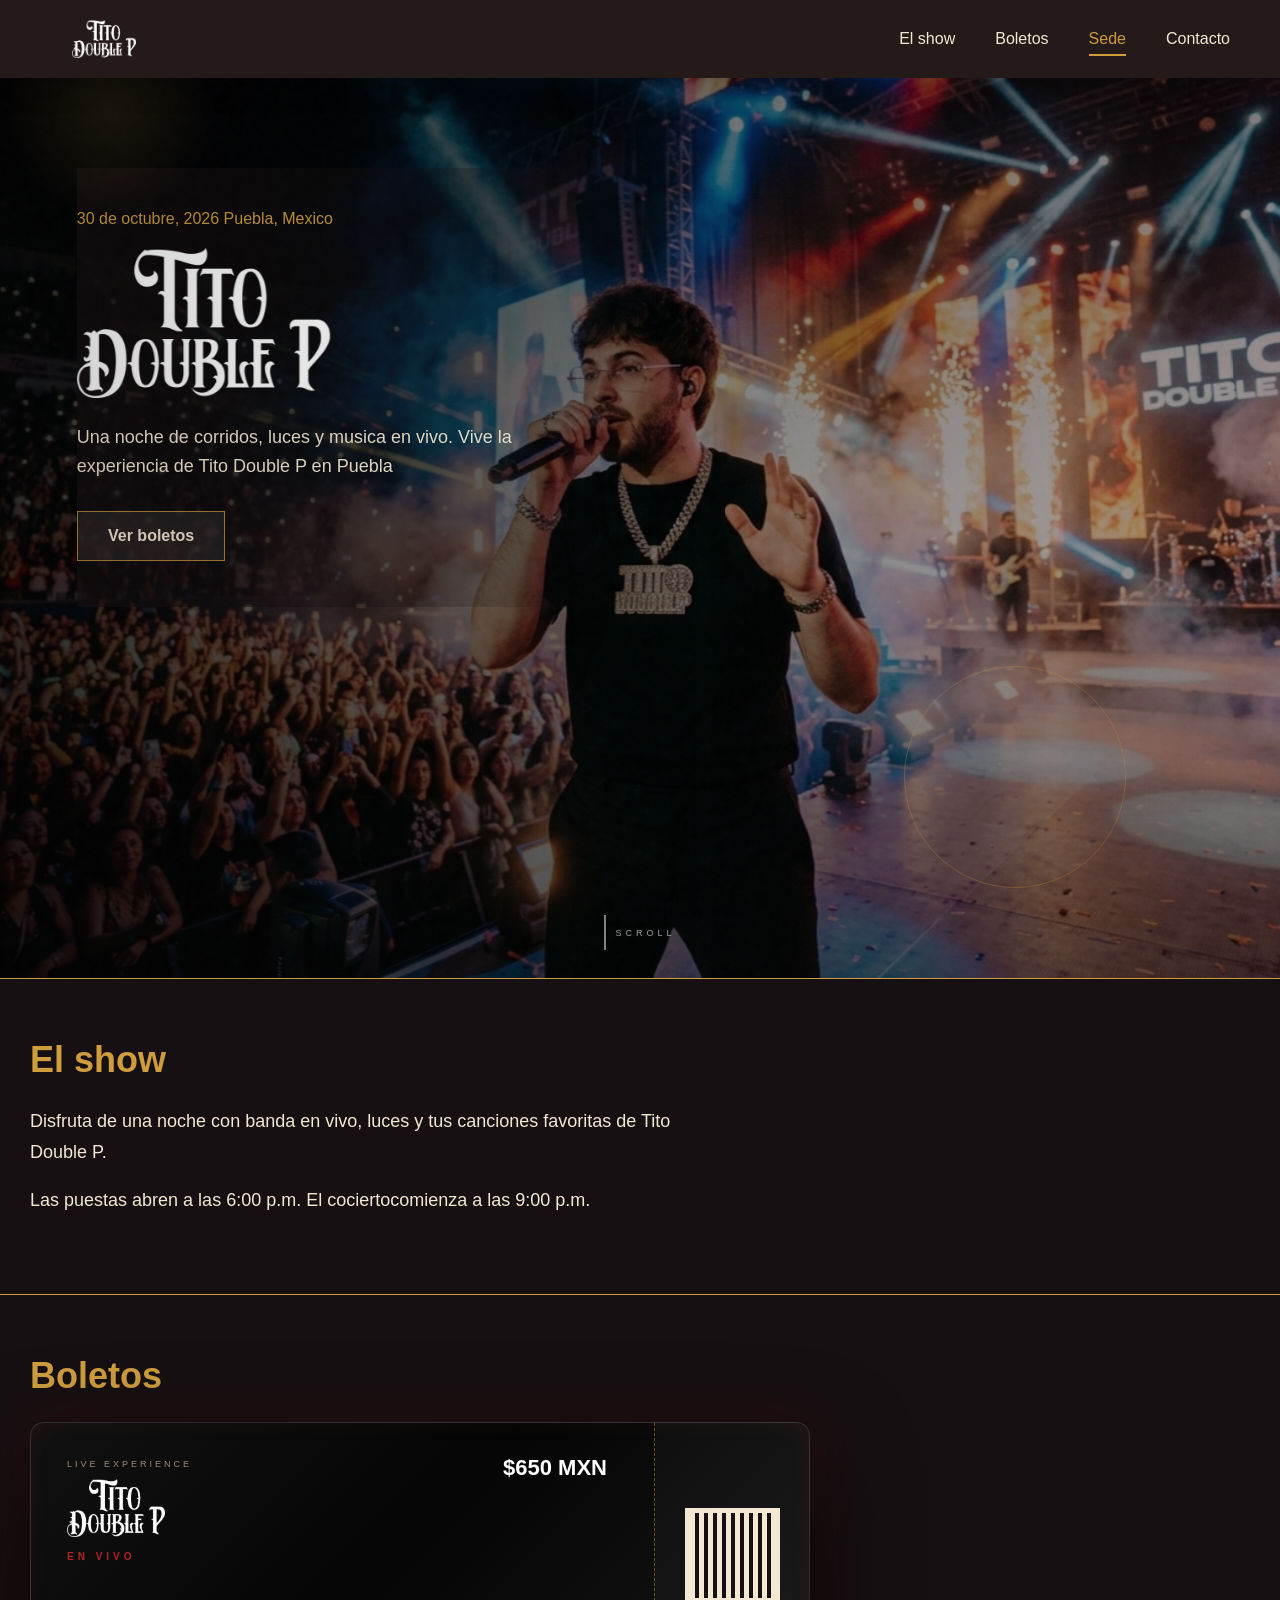
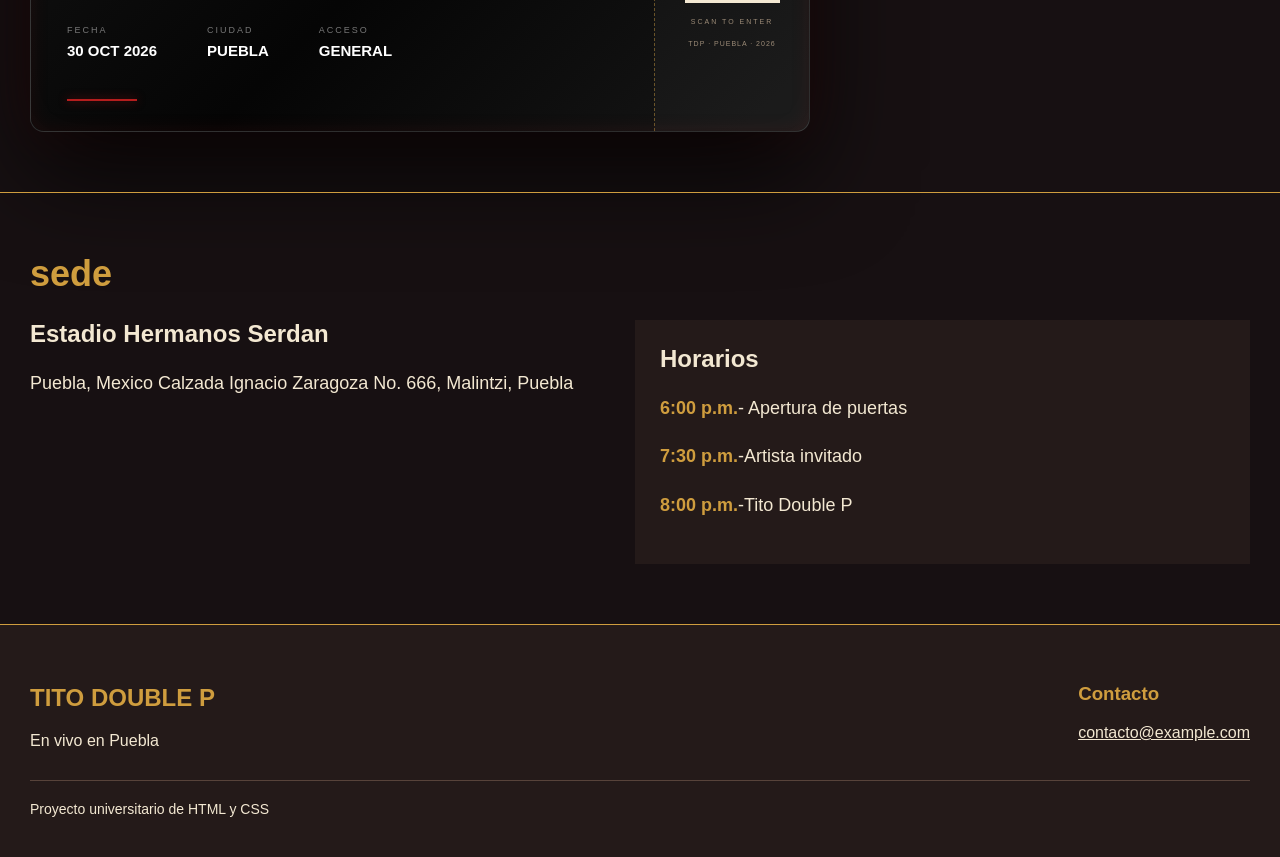
==== index.html @ 205101b2 "Add files via upload" ====
<!DOCTYPE html>
<html lang="es">
<head>
  <meta charset="UTF-8">
  <meta name="viewport" content="width=device-width, initial-scale=1.0">
  <title>Tito Double P | Puebla</title>
  <link rel="stylesheet" href="estilos.css">
</head>

<body>
  <!-- Esta es la barra de arriba con el nombre y el menu -->
  <header>
    <a class="logo-link" href="#" aria-label="Ir al inicio">
      <img class="logo" src="logo.png" alt="Tito Double P">
    </a>

    <button class="menu-toggle" type="button" aria-label="Abrir menu" aria-expanded="false" aria-controls="menu-principal">
      <span></span>
      <span></span>
      <span></span>
    </button>

    <!-- Estos links llevan a cada parte de la pagina -->
    <nav id="menu-principal">
      <a href="#show">El show</a>
      <a href="#boletos">Boletos</a>
      <a href="#sede">Sede</a>
      <a href="#contacto">Contacto</a>
    </nav>
  </header>

  <main>
    <!-- Aqui empieza la parte principal con el video -->
    <section class="hero">
      <!-- Todo este texto queda encima del video -->
      <div class="hero-contenido">
        <p class="fecha"> 30 de octubre, 2026  Puebla, Mexico</p>

        <h1 class="hero-titulo">
          <img src="logo.png" alt="Tito Double P">
        </h1>

        <p class="descripcion">
          Una noche de corridos, luces y musica en vivo.
          Vive la experiencia de Tito Double P en Puebla
        </p>

        <a class="boton" href="#boletos">Ver boletos</a>
      </div>
      <!-- Video de Tito que esta guardado en la carpeta del proyecto -->
      <div class="artista-escena" aria-hidden="true">
        <video class="hero-video" autoplay muted loop playsinline preload="auto" poster="tito.png">
          <source src="titovideo.mp4" type="video/mp4">
        </video>
      </div>
      <!-- Efectos de vidrio y luz que siguen al cursor -->
      <div class="hero-overlay" aria-hidden="true"></div>
      <div class="rgb-glow" aria-hidden="true"></div>
      <div class="grain" aria-hidden="true"></div>
      <div class="scroll-indicator" aria-hidden="true"><span></span>SCROLL</div>
    </section>
    <!-- Informacion sobre el concierto -->
    <section id="show" class="seccion">
      <h2>El show</h2>

      <p>
        Disfruta de una noche con banda en vivo, luces 
        y tus canciones favoritas de Tito Double P.
      </p>

      <p>
        Las puestas abren a las 6:00 p.m.
        El cociertocomienza a las 9:00 p.m.
      </p>
    </section>
    <!-- Boleto con efecto 3D -->
    <section id="boletos" class="seccion">
    <h2>Boletos</h2>

    <div class="ticket" id="ticket">
      <div class="ticket-main">
        <div class="ticket-top">
          <span class="ticket-small">LIVE EXPERIENCE</span>
          <div class="ticket-artist">
            <img src="logo.png" alt="Tito Double P">
          </div>
          <div class="ticket-subtitle">EN VIVO</div>
        </div>

        <div class="ticket-info">
          <div class="ticket-info-item">
            <span>FECHA</span>
            <strong>30 OCT 2026</strong>
          </div>
          <div class="ticket-info-item">
            <span>CIUDAD</span>
            <strong>PUEBLA</strong>
          </div>
          <div class="ticket-info-item">
            <span>ACCESO</span>
            <strong>GENERAL</strong>
          </div>
        </div>

        <div class="ticket-red-line"></div>
      </div>

      <!-- Precio del boleto -->
      <div class="ticket-price">$650 MXN</div>

      <div class="ticket-side">
        <div class="ticket-qr" aria-hidden="true"></div>
        <span class="ticket-scan">SCAN TO ENTER</span>
        <span class="ticket-number">TDP · PUEBLA · 2026</span>
      </div>
    </div>
  </section>
  <!-- Lugar y horarios del evento -->
  <section id="sede" class="seccion">
    <h2>sede</h2>

    <div class="sede-contenido">
      <div class="sede-info">
        <h3>Estadio Hermanos Serdan</h3>

        <p>
          Puebla, Mexico
          Calzada Ignacio Zaragoza No. 666, Malintzi, Puebla
        </p>
      </div>
      <div class="horarios">
        <h3>Horarios</h3>

        <p><strong>6:00 p.m.</strong>- Apertura de puertas</p>
        <p><strong>7:30 p.m.</strong>-Artista invitado</p>
        <p><strong>8:00 p.m.</strong>-Tito Double P</p>
      </div>
    </div>
  </section>
  </main>
  <!-- Pie de pagina con los datos de contacto -->
  <footer id="contacto">
    <div class="footer-contenido">
      <div>
        <h2>TITO DOUBLE P</h2>
        <p>En vivo en Puebla</p>
      </div>

      <div>
        <h3>Contacto</h3>
        <a href="mailto: contacto@example.com">
          contacto@example.com
        </a>
      </div>
    </div>

    <p class="footer-nota">
      Proyecto universitario de HTML y CSS 
    </p>
  </footer>
  <script src="script.js" defer></script>
</body>
</html>
---- estilos.css ----
/* Estilos generales de toda la pagina */
body {
    margin: 0;
    background-color: #171012;
    color: #f3e8d2;
    font-family: Arial, sans-serif;
    overflow-x: hidden;
}

body::selection {
    background: #cf9d3e;
    color: #171012;
}

html {
    scroll-behavior: smooth;
}

/* Barra de navegacion */
header{
    background-color: #241a19;
    padding: 20px 30px;
}

header h2{
    margin: 0 0 15px;
    color: #cf9d3e;
}

nav a{
    color: #f3e8d2;
    text-decoration: none;
    margin-right: 20px;
}

header{
    background-color: #241a19; 
    padding: 20px 30px;

    display: flex;
    justify-content: space-between;
    align-items: center;
    position: sticky;
    top: 0;
    z-index: 10;
    backdrop-filter: blur(14px);
    -webkit-backdrop-filter: blur(14px);
    box-shadow: 0 8px 30px rgba(0, 0, 0, 0.16);
}

header h2 {
    margin: 0;
    color: #cf9d3e;
}

/* Logo principal de la pagina */
.logo-link {
    display: inline-flex;
    align-items: center;
    line-height: 0;
}

.logo {
    display: block;
    width: 148px;
    height: auto;
    max-height: 38px;
    object-fit: contain;
}

/* Boton hamburguesa para celular */
.menu-toggle {
    display: none;
    width: 44px;
    height: 44px;
    padding: 10px;
    border: 1px solid rgba(207, 157, 62, 0.5);
    background: transparent;
    cursor: pointer;
}

.menu-toggle span {
    display: block;
    height: 2px;
    margin: 5px 0;
    background: #cf9d3e;
    transition: transform 250ms ease, opacity 250ms ease;
}

.menu-toggle[aria-expanded="true"] span:first-child {
    transform: translateY(7px) rotate(45deg);
}

.menu-toggle[aria-expanded="true"] span:nth-child(2) {
    opacity: 0;
}

.menu-toggle[aria-expanded="true"] span:last-child {
    transform: translateY(-7px) rotate(-45deg);
}

/* Links del menu */
nav{
    display: flex;
    gap: 20px;
}

nav a{
    color: #f3e8d2;
    text-decoration: none;
    position: relative;
    transition: color 250ms ease;
}

nav a::after {
    content: "";
    position: absolute;
    left: 0;
    right: 0;
    bottom: -8px;
    height: 2px;
    background: #cf9d3e;
    transform: scaleX(0);
    transform-origin: right;
    transition: transform 250ms ease;
}

nav a:hover,
nav a.activo {
    color: #cf9d3e;
}

nav a:hover::after,
nav a.activo::after {
    transform: scaleX(1);
    transform-origin: left;
}

/* Hero principal con el video de fondo */
.hero{
    min-height: 100vh;
    min-height: 100svh;
    padding: 90px clamp(30px, 6vw, 96px);
    display: flex;
    align-items: flex-start;
    justify-content: flex-start;
    position: relative;
    isolation: isolate;
    overflow: hidden;
    isolation: isolate;
}

/* Texto que aparece encima del video */
.hero-contenido {
    position: relative;
    z-index: 2;
    width: min(620px, 62vw);
    padding: 42px 42px 42px 0;
    text-align: left;
    background: linear-gradient(90deg, rgba(23, 16, 18, 0.72), rgba(23, 16, 18, 0.3), transparent);
    transform: translate3d(var(--parallax-x, 0px), var(--parallax-y, 0px), 0);
    animation: contenidoHeroEntrada 1200ms 300ms cubic-bezier(.16, 1, .3, 1) both;
}

.hero::before {
    content: "";
    position: absolute;
    inset: 0;
    z-index: -1;
    background: radial-gradient(circle at 80% 35%, rgba(207, 157, 62, 0.18), transparent 28%), linear-gradient(135deg, rgba(122, 31, 43, 0.3), transparent 55%);
    animation: pulso 7s ease-in-out infinite alternate;
    transform: translateY(var(--desplazamiento-hero, 0));
}

.hero::after {
    content: "";
    position: absolute;
    width: 220px;
    height: 220px;
    right: 12%;
    bottom: 10%;
    border: 1px solid rgba(207, 157, 62, 0.32);
    border-radius: 50%;
    animation: orbitar 10s linear infinite;
    pointer-events: none;
}

.artista-escena {
    position: absolute;
    inset: 0;
    width: 100%;
    height: 100%;
    min-height: 0;
    z-index: 0;
    pointer-events: none;
    overflow: hidden;
    background: #050505;
}

.artista-escena::after {
    content: "";
    position: absolute;
    inset: 0;
    z-index: 1;
    background: linear-gradient(90deg, rgba(5, 5, 5, 0.72) 0%, rgba(5, 5, 5, 0.4) 42%, rgba(5, 5, 5, 0.12) 100%), linear-gradient(0deg, rgba(5, 5, 5, 0.42), rgba(5, 5, 5, 0.04) 50%, rgba(5, 5, 5, 0.24));
}

.hero-overlay {
    position: absolute;
    inset: 0;
    z-index: 2;
    pointer-events: none;
    background: linear-gradient(90deg, rgba(0, 0, 0, 0.18), transparent 55%, rgba(70, 0, 0, 0.16));
}

.rgb-glow,
.grain {
    position: absolute;
    pointer-events: none;
}

.rgb-glow {
    top: 0;
    left: 0;
    z-index: 4;
    width: 260px;
    height: 260px;
    opacity: 0;
    border-radius: 50%;
    background: radial-gradient(circle, rgba(255, 0, 0, 0.08), transparent 60%);
    mix-blend-mode: screen;
    will-change: transform, opacity;
    transition: opacity 120ms ease;
}

.grain {
    inset: -50%;
    z-index: 8;
    opacity: 0.025;
    background-image: url("data:image/svg+xml,%3Csvg viewBox='0 0 180 180' xmlns='http://www.w3.org/2000/svg'%3E%3Cfilter id='noise'%3E%3CfeTurbulence type='fractalNoise' baseFrequency='.9' numOctaves='3' stitchTiles='stitch'/%3E%3C/filter%3E%3Crect width='100%25' height='100%25' filter='url(%23noise)' opacity='.7'/%3E%3C/svg%3E");
    animation: grainMove 0.2s steps(2) infinite;
}

/* El video llena todo el hero */
.hero-video {
    position: absolute;
    inset: 0;
    width: 100%;
    height: 100%;
    max-height: none;
    object-fit: cover;
    object-position: center;
    filter: brightness(calc(0.88 - var(--scroll-darken, 0))) saturate(0.95);
    transform: scale(var(--video-scale, 1.06)) translate3d(var(--video-x, 0px), var(--video-y, 0px), 0);
    transform-origin: center center;
    animation: videoHeroEntrada 1800ms cubic-bezier(.16, 1, .3, 1) both, videoRespira 18s 1800ms ease-in-out infinite alternate;
}

.halo-artista {
    position: absolute;
    right: 18%;
    top: 18%;
    width: 75%;
    aspect-ratio: 1;
    border-radius: 50%;
    background: radial-gradient(circle, rgba(207, 157, 62, 0.28), rgba(122, 31, 43, 0.14) 44%, transparent 70%);
    filter: blur(4px);
    animation: respirar 4s ease-in-out infinite;
}

.rayos-artista {
    position: absolute;
    right: 21%;
    top: 12%;
    width: 1px;
    height: 72%;
    background: linear-gradient(transparent, rgba(207, 157, 62, 0.85), transparent);
    box-shadow: -92px 44px 0 rgba(207, 157, 62, 0.22), 92px 80px 0 rgba(207, 157, 62, 0.18);
    transform: rotate(18deg);
    animation: destello 2.8s ease-in-out infinite;
}

.onda-sonido {
    position: absolute;
    right: 4%;
    top: 22%;
    width: 62px;
    height: 62px;
    border: 1px solid rgba(207, 157, 62, 0.7);
    border-left-color: transparent;
    border-radius: 50%;
    opacity: 0;
    animation: ondaSonido 2.4s ease-out infinite;
}

.onda-dos {
    animation-delay: 1.2s;
}

.fecha{
    color: #cf9d3e;
    margin: 0 0 20px;
}

.hero h1{
    font-size: 80px;
    line-height: 1;
    margin: 0;
    animation: tituloCinematico 1000ms 480ms cubic-bezier(.16, 1, .3, 1) both;
}

.hero-titulo img {
    display: block;
    width: min(520px, 100%);
    height: auto;
    max-height: 150px;
    object-fit: contain;
    object-position: left center;
    margin: 0;
}

.hero h1 span{
    color: #cf9d3e;
}

.descripcion{
    max-width: 460px;
    font-size: 18px;
    line-height: 1.6;
    margin: 25px 0 30px;
    animation: detalleCinematico 900ms 920ms cubic-bezier(.16, 1, .3, 1) both;
}

.boton{
    display: inline-block;
    background: rgba(255, 255, 255, 0.08);
    color: #f3e8d2;
    border: 1px solid rgba(207, 157, 62, 0.8);
    backdrop-filter: blur(12px);
    -webkit-backdrop-filter: blur(12px);
    padding: 15px 30px;
    text-decoration: none;
    font-weight: bold;
    position: relative;
    overflow: hidden;
    transition: transform 220ms ease, box-shadow 220ms ease;
    will-change: transform;
    animation: detalleCinematico 900ms 1120ms cubic-bezier(.16, 1, .3, 1) both;
}

.boton:hover {
    transform: translateY(-4px);
    background: rgba(207, 157, 62, 0.18);
    box-shadow: 0 0 28px rgba(207, 157, 62, 0.35), inset 0 0 20px rgba(255, 255, 255, 0.08);
    letter-spacing: 0.5px;
}

.scroll-indicator {
    position: absolute;
    bottom: 28px;
    left: 50%;
    z-index: 6;
    display: flex;
    align-items: center;
    gap: 10px;
    color: rgba(255, 255, 255, 0.62);
    font-size: 9px;
    letter-spacing: 4px;
    transform: translateX(-50%);
}

.scroll-indicator span {
    display: block;
    width: 1px;
    height: 35px;
    background: #fff;
    animation: scrollLine 1.6s ease-in-out infinite;
}

.ripple {
    position: absolute;
    width: 12px;
    height: 12px;
    border-radius: 50%;
    background: rgba(255, 255, 255, 0.55);
    transform: scale(0);
    animation: ripple 600ms ease-out;
    pointer-events: none;
}

/* Estilo base para las secciones */
.seccion{
    padding: 60px 30px;
    border-top: 1px solid #cf9d3e;
    opacity: 0;
    transform: translateY(32px);
    transition: opacity 700ms ease, transform 700ms ease;
}

.seccion.visible,
footer.visible {
    opacity: 1;
    transform: translateY(0);
}

.revelar-deslizamiento {
    opacity: 0;
    transform: translateX(-34px);
    transition: opacity 650ms ease var(--retraso), transform 650ms cubic-bezier(.16, 1, .3, 1) var(--retraso);
}

.visible .revelar-deslizamiento {
    opacity: 1;
    transform: translateX(0);
}

.seccion h2 {
    margin: 0 0 25px;
    color: #cf9d3e;
    font-size: 36px;
}

.seccion p {
    max-width: 650px;
    margin: 0 0 18px;
    font-size: 18px;
    line-height: 1.7;
    html{
        scroll-behavior: smooth;
    }
}

.boletos{
    display: flex;
    gap: 25px;
    flex-wrap: wrap;
}

/* Diseño del boleto */
.ticket {
    position: relative;
    width: min(780px, 100%);
    min-height: 310px;
    display: flex;
    overflow: hidden;
    color: #f3e8d2;
    background: linear-gradient(135deg, #111 0%, #050505 45%, #171717 100%);
    border: 1px solid rgba(255, 255, 255, 0.15);
    border-radius: 14px;
    box-shadow: var(--sombra-x, 0px) var(--sombra-y, 40px) 100px rgba(0, 0, 0, 0.8), 0 0 50px rgba(180, 20, 20, 0.15);
    transform-style: preserve-3d;
    transition: transform 220ms ease, box-shadow 220ms ease;
    will-change: transform;
    cursor: pointer;
    touch-action: none;
}

.ticket.ticket-activo { transition: transform 0s, box-shadow 0s; }

.ticket::before,
.ticket::after {
    content: "";
    position: absolute;
    pointer-events: none;
}

/* Reflejo que pasa por el boleto */
.ticket::before {
    width: 180px;
    height: 500px;
    top: -100px;
    left: -250px;
    z-index: 5;
    background: linear-gradient(90deg, transparent, rgba(255, 255, 255, 0.16), transparent);
    transform: rotate(25deg);
    transition: left 600ms ease;
}

.ticket::after {
    inset: 0;
    z-index: 4;
    border-radius: 14px;
    box-shadow: inset 0 0 50px rgba(255, 255, 255, 0.02), inset 0 0 20px rgba(170, 0, 0, 0.1);
}

.ticket:hover::before { left: 850px; }

.ticket-main {
    position: relative;
    flex: 1;
    min-width: 0;
    padding: 30px 36px;
    display: flex;
    flex-direction: column;
    justify-content: space-between;
}

.ticket-top { position: relative; z-index: 1; }

.ticket-small,
.ticket-label,
.ticket-bottom span {
    color: #9c8b77;
    font-size: 9px;
    letter-spacing: 3px;
}

.ticket-artist {
    margin-top: 8px;
    line-height: 0;
}

.ticket-artist img {
    display: block;
    width: min(360px, 78%);
    height: auto;
    max-height: 58px;
    object-fit: contain;
    object-position: left center;
}

.ticket-subtitle { color: #b22222; }

.ticket-subtitle {
    margin-top: 14px;
    font-size: 10px;
    font-weight: bold;
    letter-spacing: 4px;
}

/* Fecha, ciudad y tipo de acceso */
.ticket-info {
    display: flex;
    gap: clamp(20px, 4vw, 50px);
    margin-top: 45px;
}

.ticket-info-item { display: flex; flex-direction: column; gap: 7px; }
.ticket-info-item span { color: #777; font-size: 9px; letter-spacing: 2px; }
.ticket-info-item strong { color: #fff; font-size: 15px; }

.ticket-price {
    position: absolute;
    top: 32px;
    right: 202px;
    z-index: 3;
    color: #fff;
    font-size: 22px;
    font-weight: 800;
}

.ticket-red-line {
    width: 70px;
    height: 2px;
    margin-top: 22px;
    background: #b51d1d;
    box-shadow: 0 0 10px rgba(200, 20, 20, 0.6);
}

.ticket-schedule {
    display: flex;
    gap: clamp(16px, 3vw, 35px);
    margin-top: 24px;
}

.ticket-schedule div { display: flex; flex-direction: column; gap: 5px; }
.ticket-schedule span { color: #f3e8d2; font-size: 13px; font-weight: bold; }
.ticket-schedule small { color: #9c8b77; font-size: 8px; letter-spacing: 0.4px; }
.ticket-main-time span { text-shadow: 0 0 15px rgba(207, 157, 62, 0.45); }

.ticket-bottom {
    display: flex;
    align-items: baseline;
    justify-content: space-between;
    gap: 20px;
    margin-top: 24px;
    padding-top: 15px;
    border-top: 1px solid rgba(207, 157, 62, 0.28);
}

.ticket-bottom strong { font-size: 18px; }

/* Parte derecha con el codigo del boleto */
.ticket-side {
    width: 155px;
    flex: 0 0 155px;
    display: flex;
    flex-direction: column;
    justify-content: center;
    align-items: center;
    gap: 15px;
    border-left: 1px dashed rgba(207, 157, 62, 0.45);
    background: rgba(255, 255, 255, 0.025);
}

.ticket-qr {
    width: 95px;
    height: 95px;
    border: 5px solid #f3e8d2;
    background: repeating-linear-gradient(90deg, #f3e8d2 0 5px, #171012 5px 9px), repeating-linear-gradient(0deg, transparent 0 7px, rgba(207, 157, 62, 0.7) 7px 9px);
}

.ticket-scan,
.ticket-number { color: #9c8b77; font-size: 7px; letter-spacing: 2px; text-align: center; }
.ticket-number { letter-spacing: 1px; }

.tarjeta{
    flex: 1;
    min-width: 220px;
    padding: 30px;
    background-color: #241a19;
    border: 1px solid #cf9d3e;
    transform-style: preserve-3d;
    transition: transform 180ms ease, box-shadow 180ms ease;
}

.tarjeta:hover {
    box-shadow: 0 18px 38px rgba(0, 0, 0, 0.32);
}
.tarjeta h3{
    margin: 0 0 15px;
    color: #cf9d3e;
    font-size: 26px;
}

.tarjeta .precio{
    margin: 0 0 20px;
    font-size: 36px;
    font-weight: bold;
}

.tarjeta ul{
    margin: 0;
    padding-left: 20px;
    line-height: 1.8;
}

.destacada{
  background-color: #7a1f2b;
  border: 2px solid #cf9d3e;
}

* {
  box-sizing: border-box;
}

.sede-contenido{
    display: flex;
    gap: 40px;
    flex-wrap: wrap;
}

.sede-info,
.horarios{
    flex: 1;
    min-width: 250px;
}

.sede-contenido h3{
    margin: 0 0 20px;
    font-size: 24px;
}

.horarios{
    background-color: #241a19;
    padding: 25px;
}

.horarios strong{
    color: #cf9d3e;
}

/* Pie de pagina */
footer{
    background-color: #241a19;
    padding: 40px 30px;
    border-top: 1px solid #cf9d3e;
    opacity: 0;
    transform: translateY(32px);
    transition: opacity 700ms ease, transform 700ms ease;
}

.footer-contenido{
    display: flex;
    justify-content: space-between;
    flex-wrap: wrap;
    gap: 30px;
}

.footer-contenido h2,
.footer-contenido h3{
    color: #cf9d3e;
    margin: 0 0 15;
}

.footer-contenido p{
    margin: 0;
}

.footer-contenido a{
    color: #f3e8d2;
}

.footer-nota{
    margin: 30px 0 0;
    padding-top: 20px;
    border-top: 1px solid #57433a;
    font-size: 14px;
}

.barra-progreso {
    position: fixed;
    top: 0;
    left: 0;
    z-index: 20;
    width: var(--progreso-scroll, 0%);
    height: 3px;
    background: #cf9d3e;
    box-shadow: 0 0 14px rgba(207, 157, 62, 0.8);
    transition: width 120ms linear;
    pointer-events: none;
}

.luz-cursor {
    position: fixed;
    top: 0;
    left: 0;
    z-index: 1;
    width: 220px;
    height: 220px;
    border-radius: 50%;
    background: radial-gradient(circle, rgba(207, 157, 62, 0.11), transparent 68%);
    pointer-events: none;
    mix-blend-mode: screen;
    transition: transform 180ms ease-out, opacity 220ms ease, scale 220ms ease;
}

.luz-cursor.activo {
    scale: 1.4;
    opacity: 0.75;
}

.transicion-pagina {
    position: fixed;
    inset: 0;
    z-index: 30;
    display: grid;
    place-items: center;
    background: #cf9d3e;
    clip-path: inset(0 0 100% 0);
    pointer-events: none;
}

.transicion-linea {
    width: min(260px, 48vw);
    height: 1px;
    background: #171012;
    transform: scaleX(0);
}

.transicion-pagina.entrar {
    animation: cortinaEntrada 520ms cubic-bezier(.76, 0, .24, 1) forwards;
}

.transicion-pagina.entrar .transicion-linea {
    animation: lineaEntrada 420ms ease forwards;
}

.transicion-pagina.salir {
    animation: cortinaSalida 520ms cubic-bezier(.76, 0, .24, 1) forwards;
}

@keyframes cortinaEntrada {
    from { clip-path: inset(0 0 100% 0); }
    to { clip-path: inset(0); }
}

@keyframes cortinaSalida {
    from { clip-path: inset(0); }
    to { clip-path: inset(100% 0 0 0); }
}

@keyframes lineaEntrada {
    50% { transform: scaleX(1); }
    100% { transform: scaleX(0); }
}

@keyframes entradaTitulo {
    from { opacity: 0; transform: translateY(28px); letter-spacing: 8px; }
    to { opacity: 1; transform: translateY(0); letter-spacing: 0; }
}

/* Animaciones principales */
@keyframes videoHeroEntrada {
    from { opacity: 0; transform: scale(1.14); }
    to { opacity: 1; transform: scale(1.06); }
}

@keyframes videoRespira {
    from { transform: scale(1.06); }
    to { transform: scale(1.12); }
}

@keyframes contenidoHeroEntrada {
    from { opacity: 0; transform: translate3d(0, 28px, 0); }
    to { opacity: 1; transform: translate3d(0, 0, 0); }
}

@keyframes tituloCinematico {
    from { opacity: 0; filter: blur(14px); transform: translateY(30px); letter-spacing: 10px; }
    to { opacity: 1; filter: blur(0); transform: translateY(0); letter-spacing: 0; }
}

@keyframes detalleCinematico {
    from { opacity: 0; filter: blur(8px); transform: translateY(18px); }
    to { opacity: 1; filter: blur(0); transform: translateY(0); }
}

@keyframes aparecer {
    from { opacity: 0; transform: translateY(16px); }
    to { opacity: 1; transform: translateY(0); }
}

@keyframes pulso {
    from { transform: scale(1); opacity: 0.65; }
    to { transform: scale(1.08); opacity: 1; }
}

@keyframes ripple {
    to { transform: scale(22); opacity: 0; }
}

@keyframes grainMove {
    0% { transform: translate(0, 0); }
    25% { transform: translate(2%, -1%); }
    50% { transform: translate(-1%, 2%); }
    75% { transform: translate(1%, 1%); }
    100% { transform: translate(-2%, -2%); }
}

@keyframes scrollLine {
    0%, 100% { transform: scaleY(0.3); transform-origin: top; }
    50% { transform: scaleY(1); transform-origin: top; }
}

@keyframes orbitar {
    from { transform: rotate(0deg) translateX(20px) rotate(0deg); }
    to { transform: rotate(360deg) translateX(20px) rotate(-360deg); }
}

@keyframes entradaArtista {
    from { opacity: 0; transform: translateX(100px) translateY(30px) scale(0.9); }
    to { opacity: 1; transform: translateX(0) translateY(0) scale(1); }
}

@keyframes cantar {
    0%, 100% { transform: rotate(0deg) translateY(0); }
    25% { transform: rotate(-1.4deg) translateY(-7px); }
    50% { transform: rotate(1.4deg) translateY(0); }
    75% { transform: rotate(-0.8deg) translateY(-4px); }
}

@keyframes respirar {
    0%, 100% { transform: scale(0.92); opacity: 0.55; }
    50% { transform: scale(1.08); opacity: 1; }
}

@keyframes destello {
    0%, 100% { opacity: 0.22; transform: rotate(18deg) scaleY(0.82); }
    50% { opacity: 0.95; transform: rotate(18deg) scaleY(1.05); }
}

@keyframes ondaSonido {
    0% { opacity: 0; transform: scale(0.7) translateX(0); }
    35% { opacity: 0.8; }
    100% { opacity: 0; transform: scale(2.7) translateX(24px); }
}

/* Ajustes para celulares */
@media (max-width: 640px) {
    header { align-items: center; flex-direction: row; flex-wrap: wrap; gap: 16px; }
    header h2 { margin-right: auto; }
    .menu-toggle { display: block; }
    nav {
        display: flex;
        flex-basis: 100%;
        max-height: 0;
        overflow: hidden;
        flex-direction: column;
        gap: 0;
        opacity: 0;
        transform: translateY(-12px);
        transition: max-height 350ms ease, opacity 250ms ease, transform 350ms ease;
    }
    nav.menu-visible {
        max-height: 240px;
        opacity: 1;
        transform: translateY(0);
    }
    nav a { padding: 14px 0; margin: 0; }
    nav a::after { bottom: 5px; right: auto; width: 34px; }
    body.menu-bloqueado { overflow: hidden; }
    .hero { min-height: 100svh; padding: 70px 24px 0; display: flex; justify-content: flex-start; }
    .hero-contenido { width: 100%; padding: 24px 0; background: linear-gradient(180deg, rgba(23, 16, 18, 0.72), rgba(23, 16, 18, 0.2), transparent); }
    .hero h1 { font-size: clamp(56px, 17vw, 80px); }
    .hero-titulo img { width: min(380px, 100%); max-height: 110px; }
    .rgb-glow,
    .scroll-indicator { display: none; }
    .seccion { padding: 52px 24px; }
    .ticket { min-height: 360px; flex-direction: row; }
    .ticket-main { padding: 28px 24px; }
    .ticket-artist img { width: min(230px, 78%); max-height: 38px; }
    .ticket-info { gap: 14px; margin-top: 32px; }
    .ticket-info-item strong { font-size: 10px; }
    .ticket-price { top: 24px; right: 118px; font-size: 14px; }
    .ticket-side { width: 95px; flex-basis: 95px; }
    .ticket-qr { width: 66px; height: 66px; border-width: 4px; }
    .artista-escena { top: 0; right: 0; bottom: 0; width: 100%; height: 100%; min-height: 0; }
    .hero-video { object-position: 58% center; }
    .halo-artista { top: 8%; right: 8%; }
    .rayos-artista { top: 4%; height: 86%; }
}

@media (prefers-reduced-motion: reduce) {
    *, *::before, *::after {
        animation-duration: 1ms !important;
        animation-iteration-count: 1 !important;
        scroll-behavior: auto !important;
        transition-duration: 1ms !important;
    }

    .luz-cursor,
    .barra-progreso,
    .rayos-artista,
    .onda-sonido {
        display: none;
    }

    .hero-video,
    .halo-artista {
        animation: none;
    }
}
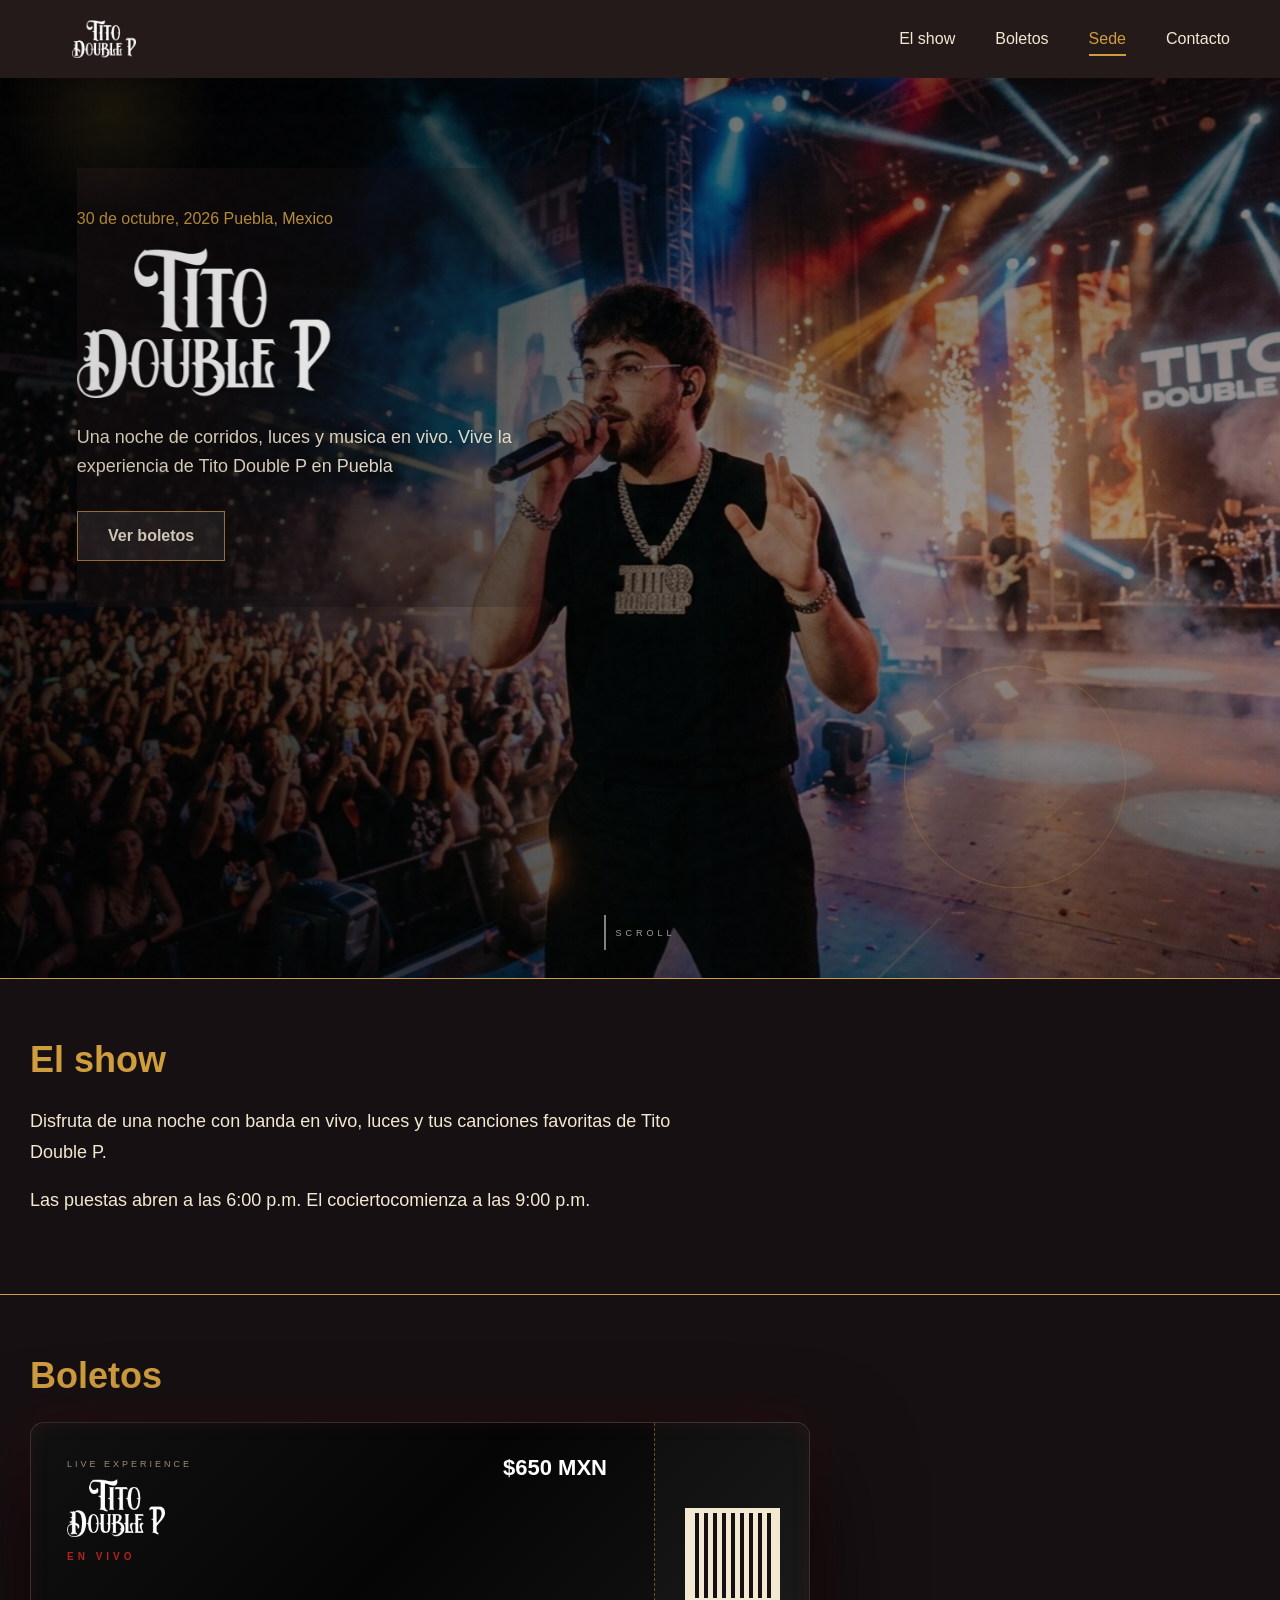
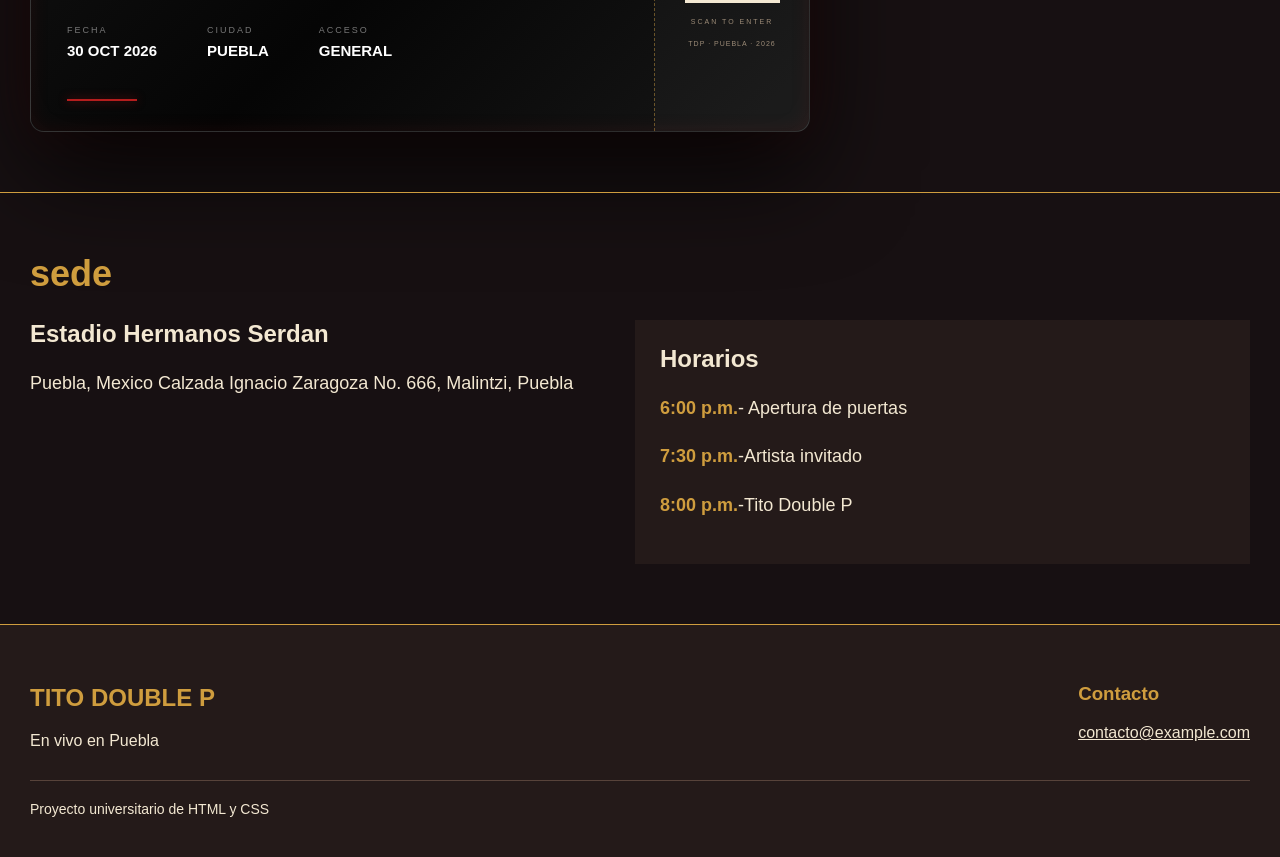
==== commit e21c5bc0: "Update file paths to use relative URLs" ====
--- a/index.html
+++ b/index.html
@@ -4,14 +4,14 @@
   <meta charset="UTF-8">
   <meta name="viewport" content="width=device-width, initial-scale=1.0">
   <title>Tito Double P | Puebla</title>
-  <link rel="stylesheet" href="estilos.css">
+  <link rel="stylesheet" href="./estilos.css">
 </head>
 
 <body>
   <!-- Esta es la barra de arriba con el nombre y el menu -->
   <header>
     <a class="logo-link" href="#" aria-label="Ir al inicio">
-      <img class="logo" src="logo.png" alt="Tito Double P">
+      <img class="logo" src="./logo.png" alt="Tito Double P">
     </a>
 
     <button class="menu-toggle" type="button" aria-label="Abrir menu" aria-expanded="false" aria-controls="menu-principal">
@@ -37,7 +37,7 @@
         <p class="fecha"> 30 de octubre, 2026  Puebla, Mexico</p>
 
         <h1 class="hero-titulo">
-          <img src="logo.png" alt="Tito Double P">
+          <img src="./logo.png" alt="Tito Double P">
         </h1>
 
         <p class="descripcion">
@@ -50,7 +50,7 @@
       <!-- Video de Tito que esta guardado en la carpeta del proyecto -->
       <div class="artista-escena" aria-hidden="true">
         <video class="hero-video" autoplay muted loop playsinline preload="auto" poster="tito.png">
-          <source src="titovideo.mp4" type="video/mp4">
+          <source src="./titovideo.mp4" type="video/mp4">
         </video>
       </div>
       <!-- Efectos de vidrio y luz que siguen al cursor -->
@@ -82,7 +82,7 @@
         <div class="ticket-top">
           <span class="ticket-small">LIVE EXPERIENCE</span>
           <div class="ticket-artist">
-            <img src="logo.png" alt="Tito Double P">
+            <img src="./logo.png" alt="Tito Double P">
           </div>
           <div class="ticket-subtitle">EN VIVO</div>
         </div>
@@ -158,6 +158,6 @@
       Proyecto universitario de HTML y CSS 
     </p>
   </footer>
-  <script src="script.js" defer></script>
+  <script src="./script.js" defer></script>
 </body>
-</html>+</html>
--- a/estilos.css
+++ b/estilos.css
@@ -195,6 +195,7 @@
     pointer-events: none;
     overflow: hidden;
     background: #050505;
+    animation: escenaHeroEntrada 1800ms cubic-bezier(.16, 1, .3, 1) both;
 }
 
 .artista-escena::after {
@@ -792,18 +793,23 @@
 
 /* Animaciones principales */
 @keyframes videoHeroEntrada {
-    from { opacity: 0; transform: scale(1.14); }
-    to { opacity: 1; transform: scale(1.06); }
+    from { opacity: 0; }
+    to { opacity: 1; }
 }
 
 @keyframes videoRespira {
-    from { transform: scale(1.06); }
-    to { transform: scale(1.12); }
+    from { scale: 1; }
+    to { scale: 1.035; }
+}
+
+@keyframes escenaHeroEntrada {
+    from { transform: scale(1.08); }
+    to { transform: scale(1); }
 }
 
 @keyframes contenidoHeroEntrada {
-    from { opacity: 0; transform: translate3d(0, 28px, 0); }
-    to { opacity: 1; transform: translate3d(0, 0, 0); }
+    from { opacity: 0; translate: 0 28px; }
+    to { opacity: 1; translate: 0 0; }
 }
 
 @keyframes tituloCinematico {
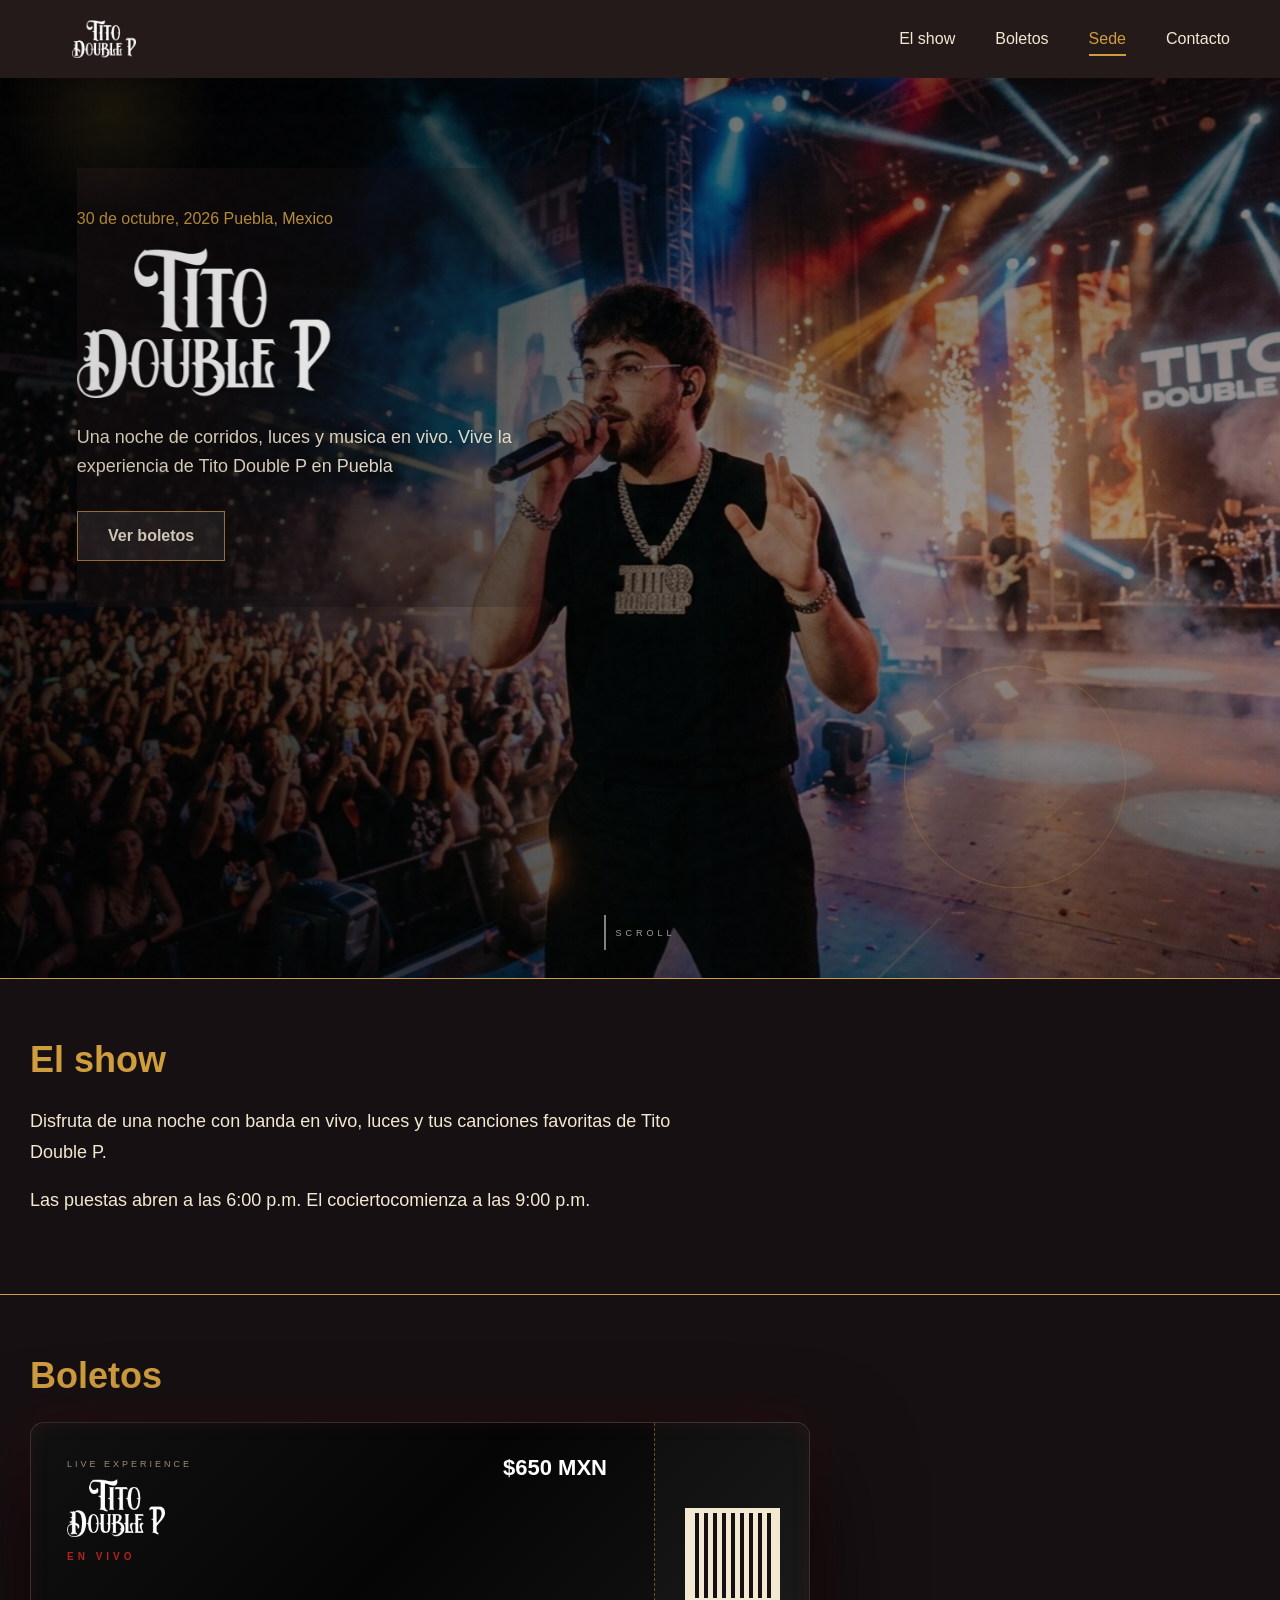
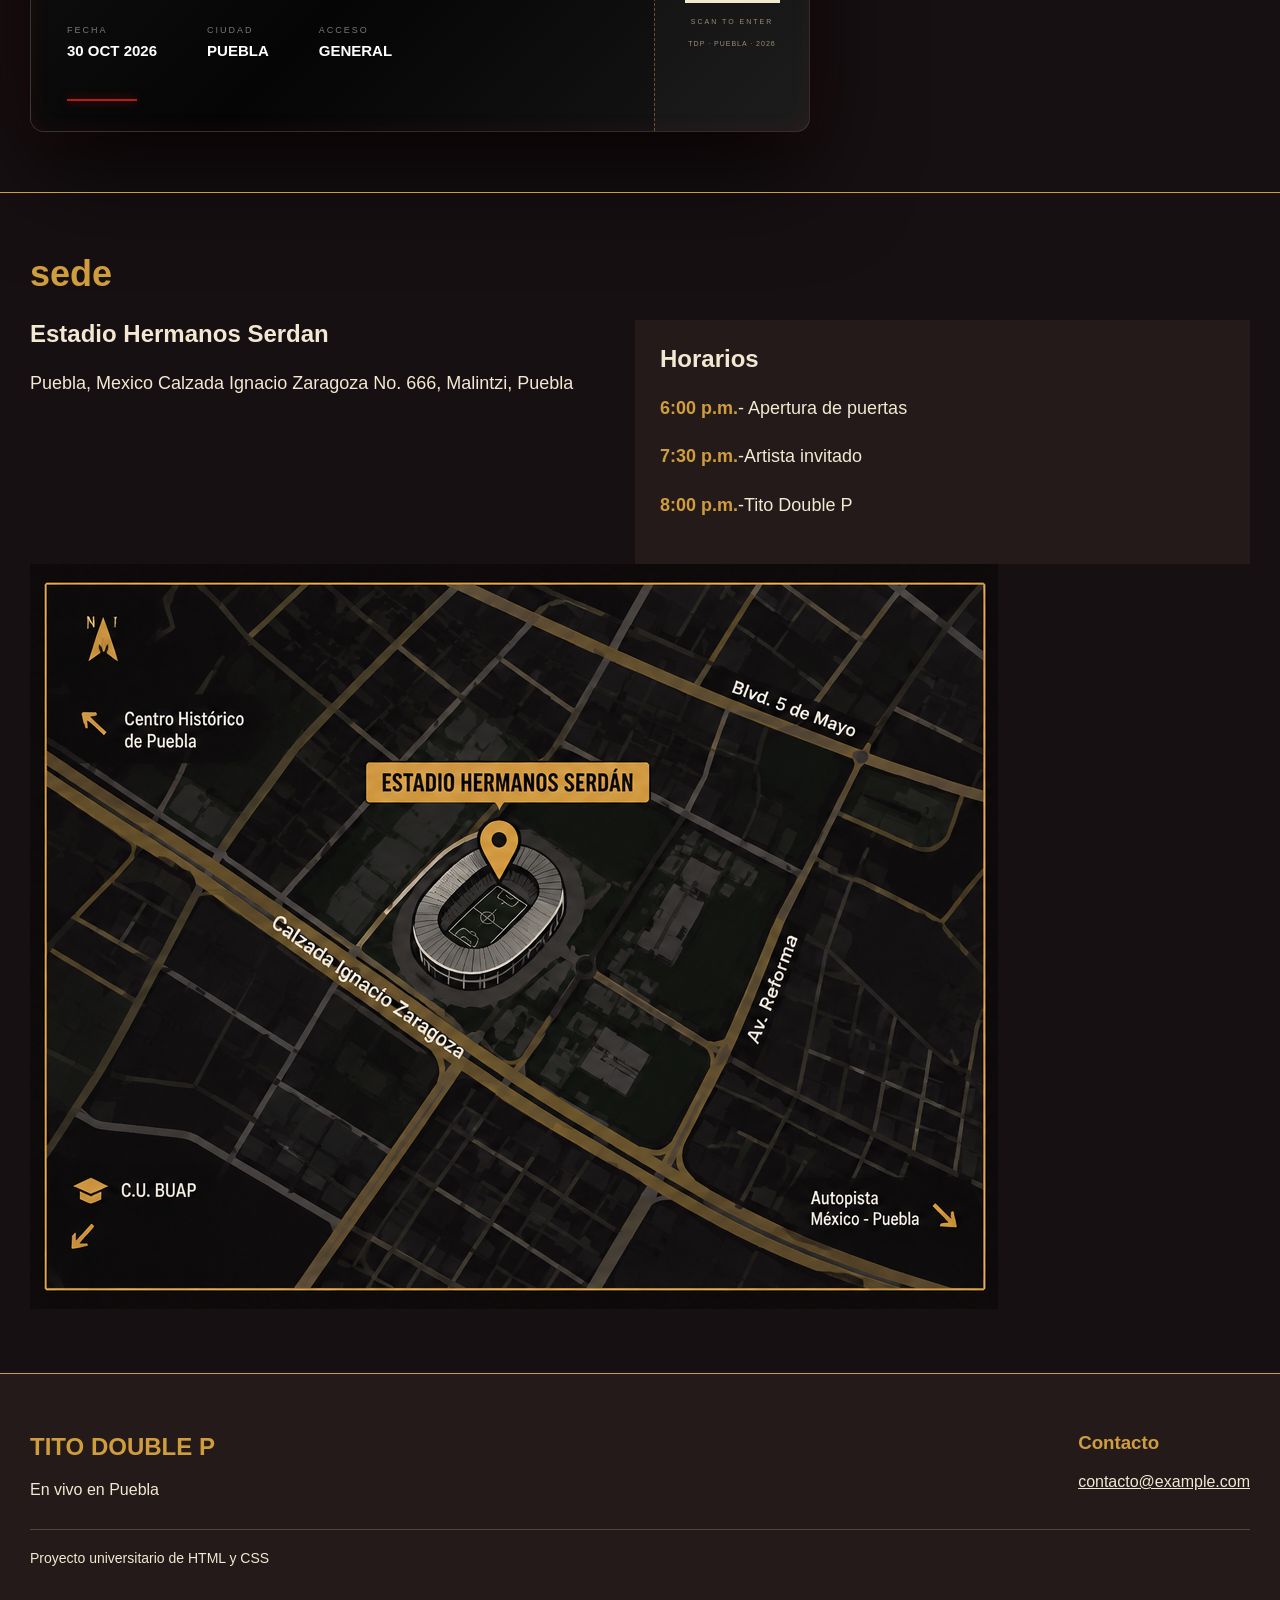
==== commit 27e7da28: "Update index.html" ====
--- a/index.html
+++ b/index.html
@@ -1,163 +1,138 @@
-<!DOCTYPE html>
+<!doctype html>
 <html lang="es">
-<head>
-  <meta charset="UTF-8">
-  <meta name="viewport" content="width=device-width, initial-scale=1.0">
-  <title>Tito Double P | Puebla</title>
-  <link rel="stylesheet" href="./estilos.css">
-</head>
-
-<body>
-  <!-- Esta es la barra de arriba con el nombre y el menu -->
-  <header>
-    <a class="logo-link" href="#" aria-label="Ir al inicio">
-      <img class="logo" src="./logo.png" alt="Tito Double P">
-    </a>
-
-    <button class="menu-toggle" type="button" aria-label="Abrir menu" aria-expanded="false" aria-controls="menu-principal">
-      <span></span>
-      <span></span>
-      <span></span>
-    </button>
-
-    <!-- Estos links llevan a cada parte de la pagina -->
-    <nav id="menu-principal">
-      <a href="#show">El show</a>
-      <a href="#boletos">Boletos</a>
-      <a href="#sede">Sede</a>
-      <a href="#contacto">Contacto</a>
-    </nav>
-  </header>
-
-  <main>
-    <!-- Aqui empieza la parte principal con el video -->
-    <section class="hero">
-      <!-- Todo este texto queda encima del video -->
-      <div class="hero-contenido">
-        <p class="fecha"> 30 de octubre, 2026  Puebla, Mexico</p>
-
-        <h1 class="hero-titulo">
-          <img src="./logo.png" alt="Tito Double P">
-        </h1>
-
-        <p class="descripcion">
-          Una noche de corridos, luces y musica en vivo.
-          Vive la experiencia de Tito Double P en Puebla
+  <head>
+    <meta charset="UTF-8" />
+    <meta name="viewport" content="width=device-width,initial-scale=1" />
+    <title>Tito Double P | Puebla</title>
+    <link rel="stylesheet" href="./estilos.css" />
+  </head>
+  <body>
+    <header>
+      <a class="logo-link" href="#" aria-label="Ir al inicio"
+        ><img class="logo" src="./logo.png" alt="Tito Double P" /> </a
+      ><button
+        class="menu-toggle"
+        type="button"
+        aria-label="Abrir menu"
+        aria-expanded="false"
+        aria-controls="menu-principal"
+      >
+        <span></span> <span></span> <span></span>
+      </button>
+      <nav id="menu-principal">
+        <a href="#show">El show</a> <a href="#boletos">Boletos</a>
+        <a href="#sede">Sede</a> <a href="#contacto">Contacto</a>
+      </nav>
+    </header>
+    <main>
+      <section class="hero">
+        <div class="hero-contenido">
+          <p class="fecha">30 de octubre, 2026 Puebla, Mexico</p>
+          <h1 class="hero-titulo">
+            <img src="./logo.png" alt="Tito Double P" />
+          </h1>
+          <p class="descripcion">
+            Una noche de corridos, luces y musica en vivo. Vive la experiencia
+            de Tito Double P en Puebla
+          </p>
+          <a class="boton" href="#boletos">Ver boletos</a>
+        </div>
+        <div class="artista-escena" aria-hidden="true">
+          <video
+            class="hero-video"
+            autoplay
+            muted
+            loop
+            playsinline
+            preload="auto"
+            poster="tito.png"
+          >
+            <source src="./titovideo.mp4" type="video/mp4" />
+          </video>
+        </div>
+        <div class="hero-overlay" aria-hidden="true"></div>
+        <div class="rgb-glow" aria-hidden="true"></div>
+        <div class="grain" aria-hidden="true"></div>
+        <div class="scroll-indicator" aria-hidden="true">
+          <span></span>SCROLL
+        </div>
+      </section>
+      <section id="show" class="seccion">
+        <h2>El show</h2>
+        <p>
+          Disfruta de una noche con banda en vivo, luces y tus canciones
+          favoritas de Tito Double P.
         </p>
-
-        <a class="boton" href="#boletos">Ver boletos</a>
-      </div>
-      <!-- Video de Tito que esta guardado en la carpeta del proyecto -->
-      <div class="artista-escena" aria-hidden="true">
-        <video class="hero-video" autoplay muted loop playsinline preload="auto" poster="tito.png">
-          <source src="./titovideo.mp4" type="video/mp4">
-        </video>
-      </div>
-      <!-- Efectos de vidrio y luz que siguen al cursor -->
-      <div class="hero-overlay" aria-hidden="true"></div>
-      <div class="rgb-glow" aria-hidden="true"></div>
-      <div class="grain" aria-hidden="true"></div>
-      <div class="scroll-indicator" aria-hidden="true"><span></span>SCROLL</div>
-    </section>
-    <!-- Informacion sobre el concierto -->
-    <section id="show" class="seccion">
-      <h2>El show</h2>
-
-      <p>
-        Disfruta de una noche con banda en vivo, luces 
-        y tus canciones favoritas de Tito Double P.
-      </p>
-
-      <p>
-        Las puestas abren a las 6:00 p.m.
-        El cociertocomienza a las 9:00 p.m.
-      </p>
-    </section>
-    <!-- Boleto con efecto 3D -->
-    <section id="boletos" class="seccion">
-    <h2>Boletos</h2>
-
-    <div class="ticket" id="ticket">
-      <div class="ticket-main">
-        <div class="ticket-top">
-          <span class="ticket-small">LIVE EXPERIENCE</span>
-          <div class="ticket-artist">
-            <img src="./logo.png" alt="Tito Double P">
+        <p>
+          Las puestas abren a las 6:00 p.m. El cociertocomienza a las 9:00 p.m.
+        </p>
+      </section>
+      <section id="boletos" class="seccion">
+        <h2>Boletos</h2>
+        <div class="ticket" id="ticket">
+          <div class="ticket-main">
+            <div class="ticket-top">
+              <span class="ticket-small">LIVE EXPERIENCE</span>
+              <div class="ticket-artist">
+                <img src="./logo.png" alt="Tito Double P" />
+              </div>
+              <div class="ticket-subtitle">EN VIVO</div>
+            </div>
+            <div class="ticket-info">
+              <div class="ticket-info-item">
+                <span>FECHA</span> <strong>30 OCT 2026</strong>
+              </div>
+              <div class="ticket-info-item">
+                <span>CIUDAD</span> <strong>PUEBLA</strong>
+              </div>
+              <div class="ticket-info-item">
+                <span>ACCESO</span> <strong>GENERAL</strong>
+              </div>
+            </div>
+            <div class="ticket-red-line"></div>
           </div>
-          <div class="ticket-subtitle">EN VIVO</div>
-        </div>
-
-        <div class="ticket-info">
-          <div class="ticket-info-item">
-            <span>FECHA</span>
-            <strong>30 OCT 2026</strong>
-          </div>
-          <div class="ticket-info-item">
-            <span>CIUDAD</span>
-            <strong>PUEBLA</strong>
-          </div>
-          <div class="ticket-info-item">
-            <span>ACCESO</span>
-            <strong>GENERAL</strong>
+          <div class="ticket-price">$650 MXN</div>
+          <div class="ticket-side">
+            <div class="ticket-qr" aria-hidden="true"></div>
+            <span class="ticket-scan">SCAN TO ENTER</span>
+            <span class="ticket-number">TDP · PUEBLA · 2026</span>
           </div>
         </div>
-
-        <div class="ticket-red-line"></div>
+      </section>
+      <section id="sede" class="seccion">
+        <h2>sede</h2>
+        <div class="sede-contenido">
+          <div class="sede-info">
+            <h3>Estadio Hermanos Serdan</h3>
+            <p>
+              Puebla, Mexico Calzada Ignacio Zaragoza No. 666, Malintzi, Puebla
+            </p>
+          </div>
+          <div class="horarios">
+            <h3>Horarios</h3>
+            <p><strong>6:00 p.m.</strong>- Apertura de puertas</p>
+            <p><strong>7:30 p.m.</strong>-Artista invitado</p>
+            <p><strong>8:00 p.m.</strong>-Tito Double P</p>
+          </div>
+        </div>
+        <a href="https://maps.app.goo.gl/ncZHpAGxDEuk8CCk9" title="MapaTito">
+    <img src="MapaCopia.png" alt="MapaTito" class="MapaTito">
+</a>
+      </section>
+    </main>
+    <footer id="contacto">
+      <div class="footer-contenido">
+        <div>
+          <h2>TITO DOUBLE P</h2>
+          <p>En vivo en Puebla</p>
+        </div>
+        <div>
+          <h3>Contacto</h3>
+          <a href="mailto: contacto@example.com">contacto@example.com</a>
+        </div>
       </div>
-
-      <!-- Precio del boleto -->
-      <div class="ticket-price">$650 MXN</div>
-
-      <div class="ticket-side">
-        <div class="ticket-qr" aria-hidden="true"></div>
-        <span class="ticket-scan">SCAN TO ENTER</span>
-        <span class="ticket-number">TDP · PUEBLA · 2026</span>
-      </div>
-    </div>
-  </section>
-  <!-- Lugar y horarios del evento -->
-  <section id="sede" class="seccion">
-    <h2>sede</h2>
-
-    <div class="sede-contenido">
-      <div class="sede-info">
-        <h3>Estadio Hermanos Serdan</h3>
-
-        <p>
-          Puebla, Mexico
-          Calzada Ignacio Zaragoza No. 666, Malintzi, Puebla
-        </p>
-      </div>
-      <div class="horarios">
-        <h3>Horarios</h3>
-
-        <p><strong>6:00 p.m.</strong>- Apertura de puertas</p>
-        <p><strong>7:30 p.m.</strong>-Artista invitado</p>
-        <p><strong>8:00 p.m.</strong>-Tito Double P</p>
-      </div>
-    </div>
-  </section>
-  </main>
-  <!-- Pie de pagina con los datos de contacto -->
-  <footer id="contacto">
-    <div class="footer-contenido">
-      <div>
-        <h2>TITO DOUBLE P</h2>
-        <p>En vivo en Puebla</p>
-      </div>
-
-      <div>
-        <h3>Contacto</h3>
-        <a href="mailto: contacto@example.com">
-          contacto@example.com
-        </a>
-      </div>
-    </div>
-
-    <p class="footer-nota">
-      Proyecto universitario de HTML y CSS 
-    </p>
-  </footer>
-  <script src="./script.js" defer></script>
-</body>
+      <p class="footer-nota">Proyecto universitario de HTML y CSS</p>
+    </footer>
+    <script src="./script.js" defer="defer"></script>
+  </body>
 </html>
--- a/estilos.css
+++ b/estilos.css
@@ -1,949 +1,1139 @@
-/* Estilos generales de toda la pagina */
 body {
+  margin: 0;
+  background-color: #171012;
+  color: #f3e8d2;
+  font-family: Arial, sans-serif;
+  overflow-x: hidden;
+}
+body::selection {
+  background: #cf9d3e;
+  color: #171012;
+}
+html {
+  scroll-behavior: smooth;
+}
+header {
+  background-color: #241a19;
+  padding: 20px 30px;
+}
+header h2 {
+  margin: 0 0 15px;
+  color: #cf9d3e;
+}
+nav a {
+  color: #f3e8d2;
+  text-decoration: none;
+  margin-right: 20px;
+}
+header {
+  background-color: #241a19;
+  padding: 20px 30px;
+  display: flex;
+  justify-content: space-between;
+  align-items: center;
+  position: sticky;
+  top: 0;
+  z-index: 10;
+  backdrop-filter: blur(14px);
+  -webkit-backdrop-filter: blur(14px);
+  box-shadow: 0 8px 30px rgba(0, 0, 0, 0.16);
+}
+header h2 {
+  margin: 0;
+  color: #cf9d3e;
+}
+.logo-link {
+  display: inline-flex;
+  align-items: center;
+  line-height: 0;
+}
+.logo {
+  display: block;
+  width: 148px;
+  height: auto;
+  max-height: 38px;
+  object-fit: contain;
+}
+.menu-toggle {
+  display: none;
+  width: 44px;
+  height: 44px;
+  padding: 10px;
+  border: 1px solid rgba(207, 157, 62, 0.5);
+  background: 0 0;
+  cursor: pointer;
+}
+.menu-toggle span {
+  display: block;
+  height: 2px;
+  margin: 5px 0;
+  background: #cf9d3e;
+  transition:
+    transform 250ms ease,
+    opacity 250ms ease;
+}
+.menu-toggle[aria-expanded="true"] span:first-child {
+  transform: translateY(7px) rotate(45deg);
+}
+.menu-toggle[aria-expanded="true"] span:nth-child(2) {
+  opacity: 0;
+}
+.menu-toggle[aria-expanded="true"] span:last-child {
+  transform: translateY(-7px) rotate(-45deg);
+}
+nav {
+  display: flex;
+  gap: 20px;
+}
+nav a {
+  color: #f3e8d2;
+  text-decoration: none;
+  position: relative;
+  transition: color 250ms ease;
+}
+nav a::after {
+  content: "";
+  position: absolute;
+  left: 0;
+  right: 0;
+  bottom: -8px;
+  height: 2px;
+  background: #cf9d3e;
+  transform: scaleX(0);
+  transform-origin: right;
+  transition: transform 250ms ease;
+}
+nav a.activo,
+nav a:hover {
+  color: #cf9d3e;
+}
+nav a.activo::after,
+nav a:hover::after {
+  transform: scaleX(1);
+  transform-origin: left;
+}
+.hero {
+  min-height: 100vh;
+  min-height: 100svh;
+  padding: 90px clamp(30px, 6vw, 96px);
+  display: flex;
+  align-items: flex-start;
+  justify-content: flex-start;
+  position: relative;
+  isolation: isolate;
+  overflow: hidden;
+  isolation: isolate;
+}
+.hero-contenido {
+  position: relative;
+  z-index: 2;
+  width: min(620px, 62vw);
+  padding: 42px 42px 42px 0;
+  text-align: left;
+  background: linear-gradient(
+    90deg,
+    rgba(23, 16, 18, 0.72),
+    rgba(23, 16, 18, 0.3),
+    transparent
+  );
+  transform: translate3d(var(--parallax-x, 0), var(--parallax-y, 0), 0);
+  animation: contenidoHeroEntrada 1.2s 0.3s cubic-bezier(0.16, 1, 0.3, 1) both;
+}
+.hero::before {
+  content: "";
+  position: absolute;
+  inset: 0;
+  z-index: -1;
+  background:
+    radial-gradient(
+      circle at 80% 35%,
+      rgba(207, 157, 62, 0.18),
+      transparent 28%
+    ),
+    linear-gradient(135deg, rgba(122, 31, 43, 0.3), transparent 55%);
+  animation: pulso 7s ease-in-out infinite alternate;
+  transform: translateY(var(--desplazamiento-hero, 0));
+}
+.hero::after {
+  content: "";
+  position: absolute;
+  width: 220px;
+  height: 220px;
+  right: 12%;
+  bottom: 10%;
+  border: 1px solid rgba(207, 157, 62, 0.32);
+  border-radius: 50%;
+  animation: orbitar 10s linear infinite;
+  pointer-events: none;
+}
+.artista-escena {
+  position: absolute;
+  inset: 0;
+  width: 100%;
+  height: 100%;
+  min-height: 0;
+  z-index: 0;
+  pointer-events: none;
+  overflow: hidden;
+  background: #050505;
+  animation:
+    escenaHeroEntrada 1.8s cubic-bezier(0.16, 1, 0.3, 1) both,
+    escenaHeroRespira 18s 1.8s ease-in-out infinite alternate;
+}
+.artista-escena::after {
+  content: "";
+  position: absolute;
+  inset: 0;
+  z-index: 1;
+  background:
+    linear-gradient(
+      90deg,
+      rgba(5, 5, 5, 0.72) 0,
+      rgba(5, 5, 5, 0.4) 42%,
+      rgba(5, 5, 5, 0.12) 100%
+    ),
+    linear-gradient(
+      0deg,
+      rgba(5, 5, 5, 0.42),
+      rgba(5, 5, 5, 0.04) 50%,
+      rgba(5, 5, 5, 0.24)
+    );
+}
+.hero-overlay {
+  position: absolute;
+  inset: 0;
+  z-index: 2;
+  pointer-events: none;
+  background: linear-gradient(
+    90deg,
+    rgba(0, 0, 0, 0.18),
+    transparent 55%,
+    rgba(70, 0, 0, 0.16)
+  );
+}
+.grain,
+.rgb-glow {
+  position: absolute;
+  pointer-events: none;
+}
+.rgb-glow {
+  top: 0;
+  left: 0;
+  z-index: 4;
+  width: 260px;
+  height: 260px;
+  opacity: 0;
+  border-radius: 50%;
+  background: radial-gradient(circle, rgba(255, 0, 0, 0.08), transparent 60%);
+  mix-blend-mode: screen;
+  will-change: transform, opacity;
+  transition: opacity 120ms ease;
+}
+.grain {
+  inset: -50%;
+  z-index: 8;
+  opacity: 0.025;
+  background-image: url("data:image/svg+xml,%3Csvg viewBox='0 0 180 180' xmlns='http://www.w3.org/2000/svg'%3E%3Cfilter id='noise'%3E%3CfeTurbulence type='fractalNoise' baseFrequency='.9' numOctaves='3' stitchTiles='stitch'/%3E%3C/filter%3E%3Crect width='100%25' height='100%25' filter='url(%23noise)' opacity='.7'/%3E%3C/svg%3E");
+  animation: grainMove 0.2s steps(2) infinite;
+}
+.hero-video {
+  position: absolute;
+  inset: 0;
+  width: 100%;
+  height: 100%;
+  max-height: none;
+  object-fit: cover;
+  object-position: center;
+  filter: brightness(calc(0.88 - var(--scroll-darken, 0))) saturate(0.95);
+  transform: scale(var(--video-scale, 1.06))
+    translate3d(var(--video-x, 0), var(--video-y, 0), 0);
+  transform-origin: center center;
+  animation: videoHeroEntrada 1.8s cubic-bezier(0.16, 1, 0.3, 1) both;
+}
+.halo-artista {
+  position: absolute;
+  right: 18%;
+  top: 18%;
+  width: 75%;
+  aspect-ratio: 1;
+  border-radius: 50%;
+  background: radial-gradient(
+    circle,
+    rgba(207, 157, 62, 0.28),
+    rgba(122, 31, 43, 0.14) 44%,
+    transparent 70%
+  );
+  filter: blur(4px);
+  animation: respirar 4s ease-in-out infinite;
+}
+.rayos-artista {
+  position: absolute;
+  right: 21%;
+  top: 12%;
+  width: 1px;
+  height: 72%;
+  background: linear-gradient(
+    transparent,
+    rgba(207, 157, 62, 0.85),
+    transparent
+  );
+  box-shadow:
+    -92px 44px 0 rgba(207, 157, 62, 0.22),
+    92px 80px 0 rgba(207, 157, 62, 0.18);
+  transform: rotate(18deg);
+  animation: destello 2.8s ease-in-out infinite;
+}
+.onda-sonido {
+  position: absolute;
+  right: 4%;
+  top: 22%;
+  width: 62px;
+  height: 62px;
+  border: 1px solid rgba(207, 157, 62, 0.7);
+  border-left-color: transparent;
+  border-radius: 50%;
+  opacity: 0;
+  animation: ondaSonido 2.4s ease-out infinite;
+}
+.onda-dos {
+  animation-delay: 1.2s;
+}
+.fecha {
+  color: #cf9d3e;
+  margin: 0 0 20px;
+}
+.hero h1 {
+  font-size: 80px;
+  line-height: 1;
+  margin: 0;
+  animation: tituloCinematico 1s 480ms cubic-bezier(0.16, 1, 0.3, 1) both;
+}
+.hero-titulo img {
+  display: block;
+  width: min(520px, 100%);
+  height: auto;
+  max-height: 150px;
+  object-fit: contain;
+  object-position: left center;
+  margin: 0;
+}
+.hero h1 span {
+  color: #cf9d3e;
+}
+.descripcion {
+  max-width: 460px;
+  font-size: 18px;
+  line-height: 1.6;
+  margin: 25px 0 30px;
+  animation: detalleCinematico 0.9s 920ms cubic-bezier(0.16, 1, 0.3, 1) both;
+}
+.boton {
+  display: inline-block;
+  background: rgba(255, 255, 255, 0.08);
+  color: #f3e8d2;
+  border: 1px solid rgba(207, 157, 62, 0.8);
+  backdrop-filter: blur(12px);
+  -webkit-backdrop-filter: blur(12px);
+  padding: 15px 30px;
+  text-decoration: none;
+  font-weight: 700;
+  position: relative;
+  overflow: hidden;
+  transition:
+    transform 220ms ease,
+    box-shadow 220ms ease;
+  will-change: transform;
+  animation: detalleCinematico 0.9s 1.12s cubic-bezier(0.16, 1, 0.3, 1) both;
+}
+.boton:hover {
+  transform: translateY(-4px);
+  background: rgba(207, 157, 62, 0.18);
+  box-shadow:
+    0 0 28px rgba(207, 157, 62, 0.35),
+    inset 0 0 20px rgba(255, 255, 255, 0.08);
+  letter-spacing: 0.5px;
+}
+.scroll-indicator {
+  position: absolute;
+  bottom: 28px;
+  left: 50%;
+  z-index: 6;
+  display: flex;
+  align-items: center;
+  gap: 10px;
+  color: rgba(255, 255, 255, 0.62);
+  font-size: 9px;
+  letter-spacing: 4px;
+  transform: translateX(-50%);
+}
+.scroll-indicator span {
+  display: block;
+  width: 1px;
+  height: 35px;
+  background: #fff;
+  animation: scrollLine 1.6s ease-in-out infinite;
+}
+.ripple {
+  position: absolute;
+  width: 12px;
+  height: 12px;
+  border-radius: 50%;
+  background: rgba(255, 255, 255, 0.55);
+  transform: scale(0);
+  animation: ripple 0.6s ease-out;
+  pointer-events: none;
+}
+.seccion {
+  padding: 60px 30px;
+  border-top: 1px solid #cf9d3e;
+  opacity: 0;
+  transform: translateY(32px);
+  transition:
+    opacity 0.7s ease,
+    transform 0.7s ease;
+}
+.seccion.visible,
+footer.visible {
+  opacity: 1;
+  transform: translateY(0);
+}
+.revelar-deslizamiento {
+  opacity: 0;
+  transform: translateX(-34px);
+  transition:
+    opacity 650ms ease var(--retraso),
+    transform 650ms cubic-bezier(0.16, 1, 0.3, 1) var(--retraso);
+}
+.visible .revelar-deslizamiento {
+  opacity: 1;
+  transform: translateX(0);
+}
+.seccion h2 {
+  margin: 0 0 25px;
+  color: #cf9d3e;
+  font-size: 36px;
+}
+.seccion p {
+  max-width: 650px;
+  margin: 0 0 18px;
+  font-size: 18px;
+  line-height: 1.7;
+}
+.ticket {
+  position: relative;
+  width: min(780px, 100%);
+  min-height: 310px;
+  display: flex;
+  overflow: hidden;
+  color: #f3e8d2;
+  background: linear-gradient(135deg, #111 0, #050505 45%, #171717 100%);
+  border: 1px solid rgba(255, 255, 255, 0.15);
+  border-radius: 14px;
+  box-shadow:
+    var(--sombra-x, 0) var(--sombra-y, 40px) 100px rgba(0, 0, 0, 0.8),
+    0 0 50px rgba(180, 20, 20, 0.15);
+  transform-style: preserve-3d;
+  transition:
+    transform 220ms ease,
+    box-shadow 220ms ease;
+  will-change: transform;
+  cursor: pointer;
+  touch-action: none;
+}
+.ticket.ticket-activo {
+  transition:
+    transform 0s,
+    box-shadow 0s;
+}
+.ticket::after,
+.ticket::before {
+  content: "";
+  position: absolute;
+  pointer-events: none;
+}
+.ticket::before {
+  width: 180px;
+  height: 500px;
+  top: -100px;
+  left: -250px;
+  z-index: 5;
+  background: linear-gradient(
+    90deg,
+    transparent,
+    rgba(255, 255, 255, 0.16),
+    transparent
+  );
+  transform: rotate(25deg);
+  transition: left 0.6s ease;
+}
+.ticket::after {
+  inset: 0;
+  z-index: 4;
+  border-radius: 14px;
+  box-shadow:
+    inset 0 0 50px rgba(255, 255, 255, 0.02),
+    inset 0 0 20px rgba(170, 0, 0, 0.1);
+}
+.ticket:hover::before {
+  left: 850px;
+}
+.ticket-main {
+  position: relative;
+  flex: 1;
+  min-width: 0;
+  padding: 30px 36px;
+  display: flex;
+  flex-direction: column;
+  justify-content: space-between;
+}
+.ticket-top {
+  position: relative;
+  z-index: 1;
+}
+.ticket-bottom span,
+.ticket-label,
+.ticket-small {
+  color: #9c8b77;
+  font-size: 9px;
+  letter-spacing: 3px;
+}
+.ticket-artist {
+  margin-top: 8px;
+  line-height: 0;
+}
+.ticket-artist img {
+  display: block;
+  width: min(360px, 78%);
+  height: auto;
+  max-height: 58px;
+  object-fit: contain;
+  object-position: left center;
+}
+.ticket-subtitle {
+  color: #b22222;
+}
+.ticket-subtitle {
+  margin-top: 14px;
+  font-size: 10px;
+  font-weight: 700;
+  letter-spacing: 4px;
+}
+.ticket-info {
+  display: flex;
+  gap: clamp(20px, 4vw, 50px);
+  margin-top: 45px;
+}
+.ticket-info-item {
+  display: flex;
+  flex-direction: column;
+  gap: 7px;
+}
+.ticket-info-item span {
+  color: #777;
+  font-size: 9px;
+  letter-spacing: 2px;
+}
+.ticket-info-item strong {
+  color: #fff;
+  font-size: 15px;
+}
+.ticket-price {
+  position: absolute;
+  top: 32px;
+  right: 202px;
+  z-index: 3;
+  color: #fff;
+  font-size: 22px;
+  font-weight: 800;
+}
+.ticket-red-line {
+  width: 70px;
+  height: 2px;
+  margin-top: 22px;
+  background: #b51d1d;
+  box-shadow: 0 0 10px rgba(200, 20, 20, 0.6);
+}
+.ticket-schedule {
+  display: flex;
+  gap: clamp(16px, 3vw, 35px);
+  margin-top: 24px;
+}
+.ticket-schedule div {
+  display: flex;
+  flex-direction: column;
+  gap: 5px;
+}
+.ticket-schedule span {
+  color: #f3e8d2;
+  font-size: 13px;
+  font-weight: 700;
+}
+.ticket-schedule small {
+  color: #9c8b77;
+  font-size: 8px;
+  letter-spacing: 0.4px;
+}
+.ticket-main-time span {
+  text-shadow: 0 0 15px rgba(207, 157, 62, 0.45);
+}
+.ticket-bottom {
+  display: flex;
+  align-items: baseline;
+  justify-content: space-between;
+  gap: 20px;
+  margin-top: 24px;
+  padding-top: 15px;
+  border-top: 1px solid rgba(207, 157, 62, 0.28);
+}
+.ticket-bottom strong {
+  font-size: 18px;
+}
+.ticket-side {
+  width: 155px;
+  flex: 0 0 155px;
+  display: flex;
+  flex-direction: column;
+  justify-content: center;
+  align-items: center;
+  gap: 15px;
+  border-left: 1px dashed rgba(207, 157, 62, 0.45);
+  background: rgba(255, 255, 255, 0.025);
+}
+.ticket-qr {
+  width: 95px;
+  height: 95px;
+  border: 5px solid #f3e8d2;
+  background:
+    repeating-linear-gradient(90deg, #f3e8d2 0 5px, #171012 5px 9px),
+    repeating-linear-gradient(
+      0deg,
+      transparent 0 7px,
+      rgba(207, 157, 62, 0.7) 7px 9px
+    );
+}
+.ticket-number,
+.ticket-scan {
+  color: #9c8b77;
+  font-size: 7px;
+  letter-spacing: 2px;
+  text-align: center;
+}
+.ticket-number {
+  letter-spacing: 1px;
+}
+.tarjeta {
+  flex: 1;
+  min-width: 220px;
+  padding: 30px;
+  background-color: #241a19;
+  border: 1px solid #cf9d3e;
+  transform-style: preserve-3d;
+  transition:
+    transform 180ms ease,
+    box-shadow 180ms ease;
+}
+.tarjeta:hover {
+  box-shadow: 0 18px 38px rgba(0, 0, 0, 0.32);
+}
+.tarjeta h3 {
+  margin: 0 0 15px;
+  color: #cf9d3e;
+  font-size: 26px;
+}
+.tarjeta .precio {
+  margin: 0 0 20px;
+  font-size: 36px;
+  font-weight: 700;
+}
+.tarjeta ul {
+  margin: 0;
+  padding-left: 20px;
+  line-height: 1.8;
+}
+.destacada {
+  background-color: #7a1f2b;
+  border: 2px solid #cf9d3e;
+}
+* {
+  box-sizing: border-box;
+}
+.sede-contenido {
+  display: flex;
+  gap: 40px;
+  flex-wrap: wrap;
+}
+.horarios,
+.sede-info {
+  flex: 1;
+  min-width: 250px;
+}
+.sede-contenido h3 {
+  margin: 0 0 20px;
+  font-size: 24px;
+}
+.horarios {
+  background-color: #241a19;
+  padding: 25px;
+}
+.horarios strong {
+  color: #cf9d3e;
+}
+footer {
+  background-color: #241a19;
+  padding: 40px 30px;
+  border-top: 1px solid #cf9d3e;
+  opacity: 0;
+  transform: translateY(32px);
+  transition:
+    opacity 0.7s ease,
+    transform 0.7s ease;
+}
+.footer-contenido {
+  display: flex;
+  justify-content: space-between;
+  flex-wrap: wrap;
+  gap: 30px;
+}
+.footer-contenido h2,
+.footer-contenido h3 {
+  color: #cf9d3e;
+  margin: 0 0 15;
+}
+.footer-contenido p {
+  margin: 0;
+}
+.footer-contenido a {
+  color: #f3e8d2;
+}
+.footer-nota {
+  margin: 30px 0 0;
+  padding-top: 20px;
+  border-top: 1px solid #57433a;
+  font-size: 14px;
+}
+.barra-progreso {
+  position: fixed;
+  top: 0;
+  left: 0;
+  z-index: 20;
+  width: var(--progreso-scroll, 0%);
+  height: 3px;
+  background: #cf9d3e;
+  box-shadow: 0 0 14px rgba(207, 157, 62, 0.8);
+  transition: width 120ms linear;
+  pointer-events: none;
+}
+.luz-cursor {
+  position: fixed;
+  top: 0;
+  left: 0;
+  z-index: 1;
+  width: 220px;
+  height: 220px;
+  border-radius: 50%;
+  background: radial-gradient(
+    circle,
+    rgba(207, 157, 62, 0.11),
+    transparent 68%
+  );
+  pointer-events: none;
+  mix-blend-mode: screen;
+  transition:
+    transform 180ms ease-out,
+    opacity 220ms ease,
+    scale 220ms ease;
+}
+.luz-cursor.activo {
+  scale: 1.4;
+  opacity: 0.75;
+}
+.transicion-pagina {
+  position: fixed;
+  inset: 0;
+  z-index: 30;
+  display: grid;
+  place-items: center;
+  background: #cf9d3e;
+  clip-path: inset(0 0 100% 0);
+  pointer-events: none;
+}
+.transicion-linea {
+  width: min(260px, 48vw);
+  height: 1px;
+  background: #171012;
+  transform: scaleX(0);
+}
+.transicion-pagina.entrar {
+  animation: cortinaEntrada 520ms cubic-bezier(0.76, 0, 0.24, 1) forwards;
+}
+.transicion-pagina.entrar .transicion-linea {
+  animation: lineaEntrada 420ms ease forwards;
+}
+.transicion-pagina.salir {
+  animation: cortinaSalida 520ms cubic-bezier(0.76, 0, 0.24, 1) forwards;
+}
+@keyframes cortinaEntrada {
+  from {
+    clip-path: inset(0 0 100% 0);
+  }
+  to {
+    clip-path: inset(0);
+  }
+}
+@keyframes cortinaSalida {
+  from {
+    clip-path: inset(0);
+  }
+  to {
+    clip-path: inset(100% 0 0 0);
+  }
+}
+@keyframes lineaEntrada {
+  50% {
+    transform: scaleX(1);
+  }
+  100% {
+    transform: scaleX(0);
+  }
+}
+@keyframes entradaTitulo {
+  from {
+    opacity: 0;
+    transform: translateY(28px);
+    letter-spacing: 8px;
+  }
+  to {
+    opacity: 1;
+    transform: translateY(0);
+    letter-spacing: 0;
+  }
+}
+@keyframes videoHeroEntrada {
+  from {
+    opacity: 0;
+  }
+  to {
+    opacity: 1;
+  }
+}
+@keyframes escenaHeroEntrada {
+  from {
+    transform: scale(1.08);
+  }
+  to {
+    transform: scale(1);
+  }
+}
+@keyframes escenaHeroRespira {
+  from {
+    transform: scale(1);
+  }
+  to {
+    transform: scale(1.035);
+  }
+}
+@keyframes contenidoHeroEntrada {
+  from {
+    opacity: 0;
+    transform: translateY(28px);
+  }
+  to {
+    opacity: 1;
+    transform: translateY(0);
+  }
+}
+@keyframes tituloCinematico {
+  from {
+    opacity: 0;
+    filter: blur(14px);
+    transform: translateY(30px);
+    letter-spacing: 10px;
+  }
+  to {
+    opacity: 1;
+    filter: blur(0);
+    transform: translateY(0);
+    letter-spacing: 0;
+  }
+}
+@keyframes detalleCinematico {
+  from {
+    opacity: 0;
+    filter: blur(8px);
+    transform: translateY(18px);
+  }
+  to {
+    opacity: 1;
+    filter: blur(0);
+    transform: translateY(0);
+  }
+}
+@keyframes aparecer {
+  from {
+    opacity: 0;
+    transform: translateY(16px);
+  }
+  to {
+    opacity: 1;
+    transform: translateY(0);
+  }
+}
+@keyframes pulso {
+  from {
+    transform: scale(1);
+    opacity: 0.65;
+  }
+  to {
+    transform: scale(1.08);
+    opacity: 1;
+  }
+}
+@keyframes ripple {
+  to {
+    transform: scale(22);
+    opacity: 0;
+  }
+}
+@keyframes grainMove {
+  0% {
+    transform: translate(0, 0);
+  }
+  25% {
+    transform: translate(2%, -1%);
+  }
+  50% {
+    transform: translate(-1%, 2%);
+  }
+  75% {
+    transform: translate(1%, 1%);
+  }
+  100% {
+    transform: translate(-2%, -2%);
+  }
+}
+@keyframes scrollLine {
+  0%,
+  100% {
+    transform: scaleY(0.3);
+    transform-origin: top;
+  }
+  50% {
+    transform: scaleY(1);
+    transform-origin: top;
+  }
+}
+@keyframes orbitar {
+  from {
+    transform: rotate(0) translateX(20px) rotate(0);
+  }
+  to {
+    transform: rotate(360deg) translateX(20px) rotate(-360deg);
+  }
+}
+@keyframes entradaArtista {
+  from {
+    opacity: 0;
+    transform: translateX(100px) translateY(30px) scale(0.9);
+  }
+  to {
+    opacity: 1;
+    transform: translateX(0) translateY(0) scale(1);
+  }
+}
+@keyframes cantar {
+  0%,
+  100% {
+    transform: rotate(0) translateY(0);
+  }
+  25% {
+    transform: rotate(-1.4deg) translateY(-7px);
+  }
+  50% {
+    transform: rotate(1.4deg) translateY(0);
+  }
+  75% {
+    transform: rotate(-0.8deg) translateY(-4px);
+  }
+}
+@keyframes respirar {
+  0%,
+  100% {
+    transform: scale(0.92);
+    opacity: 0.55;
+  }
+  50% {
+    transform: scale(1.08);
+    opacity: 1;
+  }
+}
+@keyframes destello {
+  0%,
+  100% {
+    opacity: 0.22;
+    transform: rotate(18deg) scaleY(0.82);
+  }
+  50% {
+    opacity: 0.95;
+    transform: rotate(18deg) scaleY(1.05);
+  }
+}
+@keyframes ondaSonido {
+  0% {
+    opacity: 0;
+    transform: scale(0.7) translateX(0);
+  }
+  35% {
+    opacity: 0.8;
+  }
+  100% {
+    opacity: 0;
+    transform: scale(2.7) translateX(24px);
+  }
+}
+@media (max-width: 640px) {
+  header {
+    align-items: center;
+    flex-direction: row;
+    flex-wrap: wrap;
+    gap: 16px;
+  }
+  header h2 {
+    margin-right: auto;
+  }
+  .menu-toggle {
+    display: block;
+  }
+  nav {
+    display: flex;
+    flex-basis: 100%;
+    max-height: 0;
+    overflow: hidden;
+    flex-direction: column;
+    gap: 0;
+    opacity: 0;
+    transform: translateY(-12px);
+    transition:
+      max-height 350ms ease,
+      opacity 250ms ease,
+      transform 350ms ease;
+  }
+  nav.menu-visible {
+    max-height: 240px;
+    opacity: 1;
+    transform: translateY(0);
+  }
+  nav a {
+    padding: 14px 0;
     margin: 0;
-    background-color: #171012;
-    color: #f3e8d2;
-    font-family: Arial, sans-serif;
-    overflow-x: hidden;
-}
-
-body::selection {
-    background: #cf9d3e;
-    color: #171012;
-}
-
-html {
-    scroll-behavior: smooth;
-}
-
-/* Barra de navegacion */
-header{
-    background-color: #241a19;
-    padding: 20px 30px;
-}
-
-header h2{
-    margin: 0 0 15px;
-    color: #cf9d3e;
-}
-
-nav a{
-    color: #f3e8d2;
-    text-decoration: none;
-    margin-right: 20px;
-}
-
-header{
-    background-color: #241a19; 
-    padding: 20px 30px;
-
+  }
+  nav a::after {
+    bottom: 5px;
+    right: auto;
+    width: 34px;
+  }
+  body.menu-bloqueado {
+    overflow: hidden;
+  }
+  .hero {
+    min-height: 100svh;
+    padding: 70px 24px 0;
     display: flex;
-    justify-content: space-between;
-    align-items: center;
-    position: sticky;
+    justify-content: flex-start;
+  }
+  .hero-contenido {
+    width: 100%;
+    padding: 24px 0;
+    background: linear-gradient(
+      180deg,
+      rgba(23, 16, 18, 0.72),
+      rgba(23, 16, 18, 0.2),
+      transparent
+    );
+  }
+  .hero h1 {
+    font-size: clamp(56px, 17vw, 80px);
+  }
+  .hero-titulo img {
+    width: min(380px, 100%);
+    max-height: 110px;
+  }
+  .rgb-glow,
+  .scroll-indicator {
+    display: none;
+  }
+  .seccion {
+    padding: 52px 24px;
+  }
+  .ticket {
+    min-height: 360px;
+    flex-direction: row;
+  }
+  .ticket-main {
+    padding: 28px 24px;
+  }
+  .ticket-artist img {
+    width: min(230px, 78%);
+    max-height: 38px;
+  }
+  .ticket-info {
+    gap: 14px;
+    margin-top: 32px;
+  }
+  .ticket-info-item strong {
+    font-size: 10px;
+  }
+  .ticket-price {
+    top: 24px;
+    right: 118px;
+    font-size: 14px;
+  }
+  .ticket-side {
+    width: 95px;
+    flex-basis: 95px;
+  }
+  .ticket-qr {
+    width: 66px;
+    height: 66px;
+    border-width: 4px;
+  }
+  .artista-escena {
     top: 0;
-    z-index: 10;
-    backdrop-filter: blur(14px);
-    -webkit-backdrop-filter: blur(14px);
-    box-shadow: 0 8px 30px rgba(0, 0, 0, 0.16);
-}
-
-header h2 {
-    margin: 0;
-    color: #cf9d3e;
-}
-
-/* Logo principal de la pagina */
-.logo-link {
-    display: inline-flex;
-    align-items: center;
-    line-height: 0;
-}
-
-.logo {
-    display: block;
-    width: 148px;
-    height: auto;
-    max-height: 38px;
-    object-fit: contain;
-}
-
-/* Boton hamburguesa para celular */
-.menu-toggle {
-    display: none;
-    width: 44px;
-    height: 44px;
-    padding: 10px;
-    border: 1px solid rgba(207, 157, 62, 0.5);
-    background: transparent;
-    cursor: pointer;
-}
-
-.menu-toggle span {
-    display: block;
-    height: 2px;
-    margin: 5px 0;
-    background: #cf9d3e;
-    transition: transform 250ms ease, opacity 250ms ease;
-}
-
-.menu-toggle[aria-expanded="true"] span:first-child {
-    transform: translateY(7px) rotate(45deg);
-}
-
-.menu-toggle[aria-expanded="true"] span:nth-child(2) {
-    opacity: 0;
-}
-
-.menu-toggle[aria-expanded="true"] span:last-child {
-    transform: translateY(-7px) rotate(-45deg);
-}
-
-/* Links del menu */
-nav{
-    display: flex;
-    gap: 20px;
-}
-
-nav a{
-    color: #f3e8d2;
-    text-decoration: none;
-    position: relative;
-    transition: color 250ms ease;
-}
-
-nav a::after {
-    content: "";
-    position: absolute;
-    left: 0;
     right: 0;
-    bottom: -8px;
-    height: 2px;
-    background: #cf9d3e;
-    transform: scaleX(0);
-    transform-origin: right;
-    transition: transform 250ms ease;
-}
-
-nav a:hover,
-nav a.activo {
-    color: #cf9d3e;
-}
-
-nav a:hover::after,
-nav a.activo::after {
-    transform: scaleX(1);
-    transform-origin: left;
-}
-
-/* Hero principal con el video de fondo */
-.hero{
-    min-height: 100vh;
-    min-height: 100svh;
-    padding: 90px clamp(30px, 6vw, 96px);
-    display: flex;
-    align-items: flex-start;
-    justify-content: flex-start;
-    position: relative;
-    isolation: isolate;
-    overflow: hidden;
-    isolation: isolate;
-}
-
-/* Texto que aparece encima del video */
-.hero-contenido {
-    position: relative;
-    z-index: 2;
-    width: min(620px, 62vw);
-    padding: 42px 42px 42px 0;
-    text-align: left;
-    background: linear-gradient(90deg, rgba(23, 16, 18, 0.72), rgba(23, 16, 18, 0.3), transparent);
-    transform: translate3d(var(--parallax-x, 0px), var(--parallax-y, 0px), 0);
-    animation: contenidoHeroEntrada 1200ms 300ms cubic-bezier(.16, 1, .3, 1) both;
-}
-
-.hero::before {
-    content: "";
-    position: absolute;
-    inset: 0;
-    z-index: -1;
-    background: radial-gradient(circle at 80% 35%, rgba(207, 157, 62, 0.18), transparent 28%), linear-gradient(135deg, rgba(122, 31, 43, 0.3), transparent 55%);
-    animation: pulso 7s ease-in-out infinite alternate;
-    transform: translateY(var(--desplazamiento-hero, 0));
-}
-
-.hero::after {
-    content: "";
-    position: absolute;
-    width: 220px;
-    height: 220px;
-    right: 12%;
-    bottom: 10%;
-    border: 1px solid rgba(207, 157, 62, 0.32);
-    border-radius: 50%;
-    animation: orbitar 10s linear infinite;
-    pointer-events: none;
-}
-
-.artista-escena {
-    position: absolute;
-    inset: 0;
+    bottom: 0;
     width: 100%;
     height: 100%;
     min-height: 0;
-    z-index: 0;
-    pointer-events: none;
-    overflow: hidden;
-    background: #050505;
-    animation: escenaHeroEntrada 1800ms cubic-bezier(.16, 1, .3, 1) both;
+  }
+  .hero-video {
+    object-position: 58% center;
+  }
+  .halo-artista {
+    top: 8%;
+    right: 8%;
+  }
+  .rayos-artista {
+    top: 4%;
+    height: 86%;
+  }
+}
+@media (prefers-reduced-motion: reduce) {
+  *,
+  ::after,
+  ::before {
+    animation-duration: 1ms !important;
+    animation-iteration-count: 1 !important;
+    scroll-behavior: auto !important;
+    transition-duration: 1ms !important;
+  }
+  .barra-progreso,
+  .luz-cursor,
+  .onda-sonido,
+  .rayos-artista {
+    display: none;
+  }
+  .halo-artista,
+  .hero-video {
+    animation: none;
+  }
 }
 
-.artista-escena::after {
-    content: "";
-    position: absolute;
-    inset: 0;
-    z-index: 1;
-    background: linear-gradient(90deg, rgba(5, 5, 5, 0.72) 0%, rgba(5, 5, 5, 0.4) 42%, rgba(5, 5, 5, 0.12) 100%), linear-gradient(0deg, rgba(5, 5, 5, 0.42), rgba(5, 5, 5, 0.04) 50%, rgba(5, 5, 5, 0.24));
-}
-
-.hero-overlay {
-    position: absolute;
-    inset: 0;
-    z-index: 2;
-    pointer-events: none;
-    background: linear-gradient(90deg, rgba(0, 0, 0, 0.18), transparent 55%, rgba(70, 0, 0, 0.16));
-}
-
-.rgb-glow,
-.grain {
-    position: absolute;
-    pointer-events: none;
-}
-
-.rgb-glow {
-    top: 0;
-    left: 0;
-    z-index: 4;
-    width: 260px;
-    height: 260px;
-    opacity: 0;
-    border-radius: 50%;
-    background: radial-gradient(circle, rgba(255, 0, 0, 0.08), transparent 60%);
-    mix-blend-mode: screen;
-    will-change: transform, opacity;
-    transition: opacity 120ms ease;
-}
-
-.grain {
-    inset: -50%;
-    z-index: 8;
-    opacity: 0.025;
-    background-image: url("data:image/svg+xml,%3Csvg viewBox='0 0 180 180' xmlns='http://www.w3.org/2000/svg'%3E%3Cfilter id='noise'%3E%3CfeTurbulence type='fractalNoise' baseFrequency='.9' numOctaves='3' stitchTiles='stitch'/%3E%3C/filter%3E%3Crect width='100%25' height='100%25' filter='url(%23noise)' opacity='.7'/%3E%3C/svg%3E");
-    animation: grainMove 0.2s steps(2) infinite;
-}
-
-/* El video llena todo el hero */
-.hero-video {
-    position: absolute;
-    inset: 0;
-    width: 100%;
-    height: 100%;
-    max-height: none;
-    object-fit: cover;
-    object-position: center;
-    filter: brightness(calc(0.88 - var(--scroll-darken, 0))) saturate(0.95);
-    transform: scale(var(--video-scale, 1.06)) translate3d(var(--video-x, 0px), var(--video-y, 0px), 0);
-    transform-origin: center center;
-    animation: videoHeroEntrada 1800ms cubic-bezier(.16, 1, .3, 1) both, videoRespira 18s 1800ms ease-in-out infinite alternate;
-}
-
-.halo-artista {
-    position: absolute;
-    right: 18%;
-    top: 18%;
-    width: 75%;
-    aspect-ratio: 1;
-    border-radius: 50%;
-    background: radial-gradient(circle, rgba(207, 157, 62, 0.28), rgba(122, 31, 43, 0.14) 44%, transparent 70%);
-    filter: blur(4px);
-    animation: respirar 4s ease-in-out infinite;
-}
-
-.rayos-artista {
-    position: absolute;
-    right: 21%;
-    top: 12%;
-    width: 1px;
-    height: 72%;
-    background: linear-gradient(transparent, rgba(207, 157, 62, 0.85), transparent);
-    box-shadow: -92px 44px 0 rgba(207, 157, 62, 0.22), 92px 80px 0 rgba(207, 157, 62, 0.18);
-    transform: rotate(18deg);
-    animation: destello 2.8s ease-in-out infinite;
-}
-
-.onda-sonido {
-    position: absolute;
-    right: 4%;
-    top: 22%;
-    width: 62px;
-    height: 62px;
-    border: 1px solid rgba(207, 157, 62, 0.7);
-    border-left-color: transparent;
-    border-radius: 50%;
-    opacity: 0;
-    animation: ondaSonido 2.4s ease-out infinite;
-}
-
-.onda-dos {
-    animation-delay: 1.2s;
-}
-
-.fecha{
-    color: #cf9d3e;
-    margin: 0 0 20px;
-}
-
-.hero h1{
-    font-size: 80px;
-    line-height: 1;
-    margin: 0;
-    animation: tituloCinematico 1000ms 480ms cubic-bezier(.16, 1, .3, 1) both;
-}
-
-.hero-titulo img {
-    display: block;
-    width: min(520px, 100%);
-    height: auto;
-    max-height: 150px;
-    object-fit: contain;
-    object-position: left center;
-    margin: 0;
-}
-
-.hero h1 span{
-    color: #cf9d3e;
-}
-
-.descripcion{
-    max-width: 460px;
-    font-size: 18px;
-    line-height: 1.6;
-    margin: 25px 0 30px;
-    animation: detalleCinematico 900ms 920ms cubic-bezier(.16, 1, .3, 1) both;
-}
-
-.boton{
-    display: inline-block;
-    background: rgba(255, 255, 255, 0.08);
-    color: #f3e8d2;
-    border: 1px solid rgba(207, 157, 62, 0.8);
-    backdrop-filter: blur(12px);
-    -webkit-backdrop-filter: blur(12px);
-    padding: 15px 30px;
-    text-decoration: none;
-    font-weight: bold;
-    position: relative;
-    overflow: hidden;
-    transition: transform 220ms ease, box-shadow 220ms ease;
-    will-change: transform;
-    animation: detalleCinematico 900ms 1120ms cubic-bezier(.16, 1, .3, 1) both;
-}
-
-.boton:hover {
-    transform: translateY(-4px);
-    background: rgba(207, 157, 62, 0.18);
-    box-shadow: 0 0 28px rgba(207, 157, 62, 0.35), inset 0 0 20px rgba(255, 255, 255, 0.08);
-    letter-spacing: 0.5px;
-}
-
-.scroll-indicator {
-    position: absolute;
-    bottom: 28px;
-    left: 50%;
-    z-index: 6;
-    display: flex;
-    align-items: center;
-    gap: 10px;
-    color: rgba(255, 255, 255, 0.62);
-    font-size: 9px;
-    letter-spacing: 4px;
-    transform: translateX(-50%);
-}
-
-.scroll-indicator span {
-    display: block;
-    width: 1px;
-    height: 35px;
-    background: #fff;
-    animation: scrollLine 1.6s ease-in-out infinite;
-}
-
-.ripple {
-    position: absolute;
-    width: 12px;
-    height: 12px;
-    border-radius: 50%;
-    background: rgba(255, 255, 255, 0.55);
-    transform: scale(0);
-    animation: ripple 600ms ease-out;
-    pointer-events: none;
-}
-
-/* Estilo base para las secciones */
-.seccion{
-    padding: 60px 30px;
-    border-top: 1px solid #cf9d3e;
-    opacity: 0;
-    transform: translateY(32px);
-    transition: opacity 700ms ease, transform 700ms ease;
-}
-
-.seccion.visible,
-footer.visible {
-    opacity: 1;
-    transform: translateY(0);
-}
-
-.revelar-deslizamiento {
-    opacity: 0;
-    transform: translateX(-34px);
-    transition: opacity 650ms ease var(--retraso), transform 650ms cubic-bezier(.16, 1, .3, 1) var(--retraso);
-}
-
-.visible .revelar-deslizamiento {
-    opacity: 1;
-    transform: translateX(0);
-}
-
-.seccion h2 {
-    margin: 0 0 25px;
-    color: #cf9d3e;
-    font-size: 36px;
-}
-
-.seccion p {
-    max-width: 650px;
-    margin: 0 0 18px;
-    font-size: 18px;
-    line-height: 1.7;
-    html{
-        scroll-behavior: smooth;
-    }
-}
-
-.boletos{
-    display: flex;
-    gap: 25px;
-    flex-wrap: wrap;
-}
-
-/* Diseño del boleto */
-.ticket {
-    position: relative;
-    width: min(780px, 100%);
-    min-height: 310px;
-    display: flex;
-    overflow: hidden;
-    color: #f3e8d2;
-    background: linear-gradient(135deg, #111 0%, #050505 45%, #171717 100%);
-    border: 1px solid rgba(255, 255, 255, 0.15);
-    border-radius: 14px;
-    box-shadow: var(--sombra-x, 0px) var(--sombra-y, 40px) 100px rgba(0, 0, 0, 0.8), 0 0 50px rgba(180, 20, 20, 0.15);
-    transform-style: preserve-3d;
-    transition: transform 220ms ease, box-shadow 220ms ease;
-    will-change: transform;
-    cursor: pointer;
-    touch-action: none;
-}
-
-.ticket.ticket-activo { transition: transform 0s, box-shadow 0s; }
-
-.ticket::before,
-.ticket::after {
-    content: "";
-    position: absolute;
-    pointer-events: none;
-}
-
-/* Reflejo que pasa por el boleto */
-.ticket::before {
-    width: 180px;
-    height: 500px;
-    top: -100px;
-    left: -250px;
-    z-index: 5;
-    background: linear-gradient(90deg, transparent, rgba(255, 255, 255, 0.16), transparent);
-    transform: rotate(25deg);
-    transition: left 600ms ease;
-}
-
-.ticket::after {
-    inset: 0;
-    z-index: 4;
-    border-radius: 14px;
-    box-shadow: inset 0 0 50px rgba(255, 255, 255, 0.02), inset 0 0 20px rgba(170, 0, 0, 0.1);
-}
-
-.ticket:hover::before { left: 850px; }
-
-.ticket-main {
-    position: relative;
-    flex: 1;
-    min-width: 0;
-    padding: 30px 36px;
-    display: flex;
-    flex-direction: column;
-    justify-content: space-between;
-}
-
-.ticket-top { position: relative; z-index: 1; }
-
-.ticket-small,
-.ticket-label,
-.ticket-bottom span {
-    color: #9c8b77;
-    font-size: 9px;
-    letter-spacing: 3px;
-}
-
-.ticket-artist {
-    margin-top: 8px;
-    line-height: 0;
-}
-
-.ticket-artist img {
-    display: block;
-    width: min(360px, 78%);
-    height: auto;
-    max-height: 58px;
-    object-fit: contain;
-    object-position: left center;
-}
-
-.ticket-subtitle { color: #b22222; }
-
-.ticket-subtitle {
-    margin-top: 14px;
-    font-size: 10px;
-    font-weight: bold;
-    letter-spacing: 4px;
-}
-
-/* Fecha, ciudad y tipo de acceso */
-.ticket-info {
-    display: flex;
-    gap: clamp(20px, 4vw, 50px);
-    margin-top: 45px;
-}
-
-.ticket-info-item { display: flex; flex-direction: column; gap: 7px; }
-.ticket-info-item span { color: #777; font-size: 9px; letter-spacing: 2px; }
-.ticket-info-item strong { color: #fff; font-size: 15px; }
-
-.ticket-price {
-    position: absolute;
-    top: 32px;
-    right: 202px;
-    z-index: 3;
-    color: #fff;
-    font-size: 22px;
-    font-weight: 800;
-}
-
-.ticket-red-line {
-    width: 70px;
-    height: 2px;
-    margin-top: 22px;
-    background: #b51d1d;
-    box-shadow: 0 0 10px rgba(200, 20, 20, 0.6);
-}
-
-.ticket-schedule {
-    display: flex;
-    gap: clamp(16px, 3vw, 35px);
-    margin-top: 24px;
-}
-
-.ticket-schedule div { display: flex; flex-direction: column; gap: 5px; }
-.ticket-schedule span { color: #f3e8d2; font-size: 13px; font-weight: bold; }
-.ticket-schedule small { color: #9c8b77; font-size: 8px; letter-spacing: 0.4px; }
-.ticket-main-time span { text-shadow: 0 0 15px rgba(207, 157, 62, 0.45); }
-
-.ticket-bottom {
-    display: flex;
-    align-items: baseline;
-    justify-content: space-between;
-    gap: 20px;
-    margin-top: 24px;
-    padding-top: 15px;
-    border-top: 1px solid rgba(207, 157, 62, 0.28);
-}
-
-.ticket-bottom strong { font-size: 18px; }
-
-/* Parte derecha con el codigo del boleto */
-.ticket-side {
-    width: 155px;
-    flex: 0 0 155px;
-    display: flex;
-    flex-direction: column;
-    justify-content: center;
-    align-items: center;
-    gap: 15px;
-    border-left: 1px dashed rgba(207, 157, 62, 0.45);
-    background: rgba(255, 255, 255, 0.025);
-}
-
-.ticket-qr {
-    width: 95px;
-    height: 95px;
-    border: 5px solid #f3e8d2;
-    background: repeating-linear-gradient(90deg, #f3e8d2 0 5px, #171012 5px 9px), repeating-linear-gradient(0deg, transparent 0 7px, rgba(207, 157, 62, 0.7) 7px 9px);
-}
-
-.ticket-scan,
-.ticket-number { color: #9c8b77; font-size: 7px; letter-spacing: 2px; text-align: center; }
-.ticket-number { letter-spacing: 1px; }
-
-.tarjeta{
-    flex: 1;
-    min-width: 220px;
-    padding: 30px;
-    background-color: #241a19;
-    border: 1px solid #cf9d3e;
-    transform-style: preserve-3d;
-    transition: transform 180ms ease, box-shadow 180ms ease;
-}
-
-.tarjeta:hover {
-    box-shadow: 0 18px 38px rgba(0, 0, 0, 0.32);
-}
-.tarjeta h3{
-    margin: 0 0 15px;
-    color: #cf9d3e;
-    font-size: 26px;
-}
-
-.tarjeta .precio{
-    margin: 0 0 20px;
-    font-size: 36px;
-    font-weight: bold;
-}
-
-.tarjeta ul{
-    margin: 0;
-    padding-left: 20px;
-    line-height: 1.8;
-}
-
-.destacada{
-  background-color: #7a1f2b;
-  border: 2px solid #cf9d3e;
-}
-
-* {
-  box-sizing: border-box;
-}
-
-.sede-contenido{
-    display: flex;
-    gap: 40px;
-    flex-wrap: wrap;
-}
-
-.sede-info,
-.horarios{
-    flex: 1;
-    min-width: 250px;
-}
-
-.sede-contenido h3{
-    margin: 0 0 20px;
-    font-size: 24px;
-}
-
-.horarios{
-    background-color: #241a19;
-    padding: 25px;
-}
-
-.horarios strong{
-    color: #cf9d3e;
-}
-
-/* Pie de pagina */
-footer{
-    background-color: #241a19;
-    padding: 40px 30px;
-    border-top: 1px solid #cf9d3e;
-    opacity: 0;
-    transform: translateY(32px);
-    transition: opacity 700ms ease, transform 700ms ease;
-}
-
-.footer-contenido{
-    display: flex;
-    justify-content: space-between;
-    flex-wrap: wrap;
-    gap: 30px;
-}
-
-.footer-contenido h2,
-.footer-contenido h3{
-    color: #cf9d3e;
-    margin: 0 0 15;
-}
-
-.footer-contenido p{
-    margin: 0;
-}
-
-.footer-contenido a{
-    color: #f3e8d2;
-}
-
-.footer-nota{
-    margin: 30px 0 0;
-    padding-top: 20px;
-    border-top: 1px solid #57433a;
-    font-size: 14px;
-}
-
-.barra-progreso {
-    position: fixed;
-    top: 0;
-    left: 0;
-    z-index: 20;
-    width: var(--progreso-scroll, 0%);
-    height: 3px;
-    background: #cf9d3e;
-    box-shadow: 0 0 14px rgba(207, 157, 62, 0.8);
-    transition: width 120ms linear;
-    pointer-events: none;
-}
-
-.luz-cursor {
-    position: fixed;
-    top: 0;
-    left: 0;
-    z-index: 1;
-    width: 220px;
-    height: 220px;
-    border-radius: 50%;
-    background: radial-gradient(circle, rgba(207, 157, 62, 0.11), transparent 68%);
-    pointer-events: none;
-    mix-blend-mode: screen;
-    transition: transform 180ms ease-out, opacity 220ms ease, scale 220ms ease;
-}
-
-.luz-cursor.activo {
-    scale: 1.4;
-    opacity: 0.75;
-}
-
-.transicion-pagina {
-    position: fixed;
-    inset: 0;
-    z-index: 30;
-    display: grid;
-    place-items: center;
-    background: #cf9d3e;
-    clip-path: inset(0 0 100% 0);
-    pointer-events: none;
-}
-
-.transicion-linea {
-    width: min(260px, 48vw);
-    height: 1px;
-    background: #171012;
-    transform: scaleX(0);
-}
-
-.transicion-pagina.entrar {
-    animation: cortinaEntrada 520ms cubic-bezier(.76, 0, .24, 1) forwards;
-}
-
-.transicion-pagina.entrar .transicion-linea {
-    animation: lineaEntrada 420ms ease forwards;
-}
-
-.transicion-pagina.salir {
-    animation: cortinaSalida 520ms cubic-bezier(.76, 0, .24, 1) forwards;
-}
-
-@keyframes cortinaEntrada {
-    from { clip-path: inset(0 0 100% 0); }
-    to { clip-path: inset(0); }
-}
-
-@keyframes cortinaSalida {
-    from { clip-path: inset(0); }
-    to { clip-path: inset(100% 0 0 0); }
-}
-
-@keyframes lineaEntrada {
-    50% { transform: scaleX(1); }
-    100% { transform: scaleX(0); }
-}
-
-@keyframes entradaTitulo {
-    from { opacity: 0; transform: translateY(28px); letter-spacing: 8px; }
-    to { opacity: 1; transform: translateY(0); letter-spacing: 0; }
-}
-
-/* Animaciones principales */
-@keyframes videoHeroEntrada {
-    from { opacity: 0; }
-    to { opacity: 1; }
-}
-
-@keyframes videoRespira {
-    from { scale: 1; }
-    to { scale: 1.035; }
-}
-
-@keyframes escenaHeroEntrada {
-    from { transform: scale(1.08); }
-    to { transform: scale(1); }
-}
-
-@keyframes contenidoHeroEntrada {
-    from { opacity: 0; translate: 0 28px; }
-    to { opacity: 1; translate: 0 0; }
-}
-
-@keyframes tituloCinematico {
-    from { opacity: 0; filter: blur(14px); transform: translateY(30px); letter-spacing: 10px; }
-    to { opacity: 1; filter: blur(0); transform: translateY(0); letter-spacing: 0; }
-}
-
-@keyframes detalleCinematico {
-    from { opacity: 0; filter: blur(8px); transform: translateY(18px); }
-    to { opacity: 1; filter: blur(0); transform: translateY(0); }
-}
-
-@keyframes aparecer {
-    from { opacity: 0; transform: translateY(16px); }
-    to { opacity: 1; transform: translateY(0); }
-}
-
-@keyframes pulso {
-    from { transform: scale(1); opacity: 0.65; }
-    to { transform: scale(1.08); opacity: 1; }
-}
-
-@keyframes ripple {
-    to { transform: scale(22); opacity: 0; }
-}
-
-@keyframes grainMove {
-    0% { transform: translate(0, 0); }
-    25% { transform: translate(2%, -1%); }
-    50% { transform: translate(-1%, 2%); }
-    75% { transform: translate(1%, 1%); }
-    100% { transform: translate(-2%, -2%); }
-}
-
-@keyframes scrollLine {
-    0%, 100% { transform: scaleY(0.3); transform-origin: top; }
-    50% { transform: scaleY(1); transform-origin: top; }
-}
-
-@keyframes orbitar {
-    from { transform: rotate(0deg) translateX(20px) rotate(0deg); }
-    to { transform: rotate(360deg) translateX(20px) rotate(-360deg); }
-}
-
-@keyframes entradaArtista {
-    from { opacity: 0; transform: translateX(100px) translateY(30px) scale(0.9); }
-    to { opacity: 1; transform: translateX(0) translateY(0) scale(1); }
-}
-
-@keyframes cantar {
-    0%, 100% { transform: rotate(0deg) translateY(0); }
-    25% { transform: rotate(-1.4deg) translateY(-7px); }
-    50% { transform: rotate(1.4deg) translateY(0); }
-    75% { transform: rotate(-0.8deg) translateY(-4px); }
-}
-
-@keyframes respirar {
-    0%, 100% { transform: scale(0.92); opacity: 0.55; }
-    50% { transform: scale(1.08); opacity: 1; }
-}
-
-@keyframes destello {
-    0%, 100% { opacity: 0.22; transform: rotate(18deg) scaleY(0.82); }
-    50% { opacity: 0.95; transform: rotate(18deg) scaleY(1.05); }
-}
-
-@keyframes ondaSonido {
-    0% { opacity: 0; transform: scale(0.7) translateX(0); }
-    35% { opacity: 0.8; }
-    100% { opacity: 0; transform: scale(2.7) translateX(24px); }
-}
-
-/* Ajustes para celulares */
-@media (max-width: 640px) {
-    header { align-items: center; flex-direction: row; flex-wrap: wrap; gap: 16px; }
-    header h2 { margin-right: auto; }
-    .menu-toggle { display: block; }
-    nav {
-        display: flex;
-        flex-basis: 100%;
-        max-height: 0;
-        overflow: hidden;
-        flex-direction: column;
-        gap: 0;
-        opacity: 0;
-        transform: translateY(-12px);
-        transition: max-height 350ms ease, opacity 250ms ease, transform 350ms ease;
-    }
-    nav.menu-visible {
-        max-height: 240px;
-        opacity: 1;
-        transform: translateY(0);
-    }
-    nav a { padding: 14px 0; margin: 0; }
-    nav a::after { bottom: 5px; right: auto; width: 34px; }
-    body.menu-bloqueado { overflow: hidden; }
-    .hero { min-height: 100svh; padding: 70px 24px 0; display: flex; justify-content: flex-start; }
-    .hero-contenido { width: 100%; padding: 24px 0; background: linear-gradient(180deg, rgba(23, 16, 18, 0.72), rgba(23, 16, 18, 0.2), transparent); }
-    .hero h1 { font-size: clamp(56px, 17vw, 80px); }
-    .hero-titulo img { width: min(380px, 100%); max-height: 110px; }
-    .rgb-glow,
-    .scroll-indicator { display: none; }
-    .seccion { padding: 52px 24px; }
-    .ticket { min-height: 360px; flex-direction: row; }
-    .ticket-main { padding: 28px 24px; }
-    .ticket-artist img { width: min(230px, 78%); max-height: 38px; }
-    .ticket-info { gap: 14px; margin-top: 32px; }
-    .ticket-info-item strong { font-size: 10px; }
-    .ticket-price { top: 24px; right: 118px; font-size: 14px; }
-    .ticket-side { width: 95px; flex-basis: 95px; }
-    .ticket-qr { width: 66px; height: 66px; border-width: 4px; }
-    .artista-escena { top: 0; right: 0; bottom: 0; width: 100%; height: 100%; min-height: 0; }
-    .hero-video { object-position: 58% center; }
-    .halo-artista { top: 8%; right: 8%; }
-    .rayos-artista { top: 4%; height: 86%; }
-}
-
-@media (prefers-reduced-motion: reduce) {
-    *, *::before, *::after {
-        animation-duration: 1ms !important;
-        animation-iteration-count: 1 !important;
-        scroll-behavior: auto !important;
-        transition-duration: 1ms !important;
-    }
-
-    .luz-cursor,
-    .barra-progreso,
-    .rayos-artista,
-    .onda-sonido {
-        display: none;
-    }
-
-    .hero-video,
-    .halo-artista {
-        animation: none;
-    }
-}
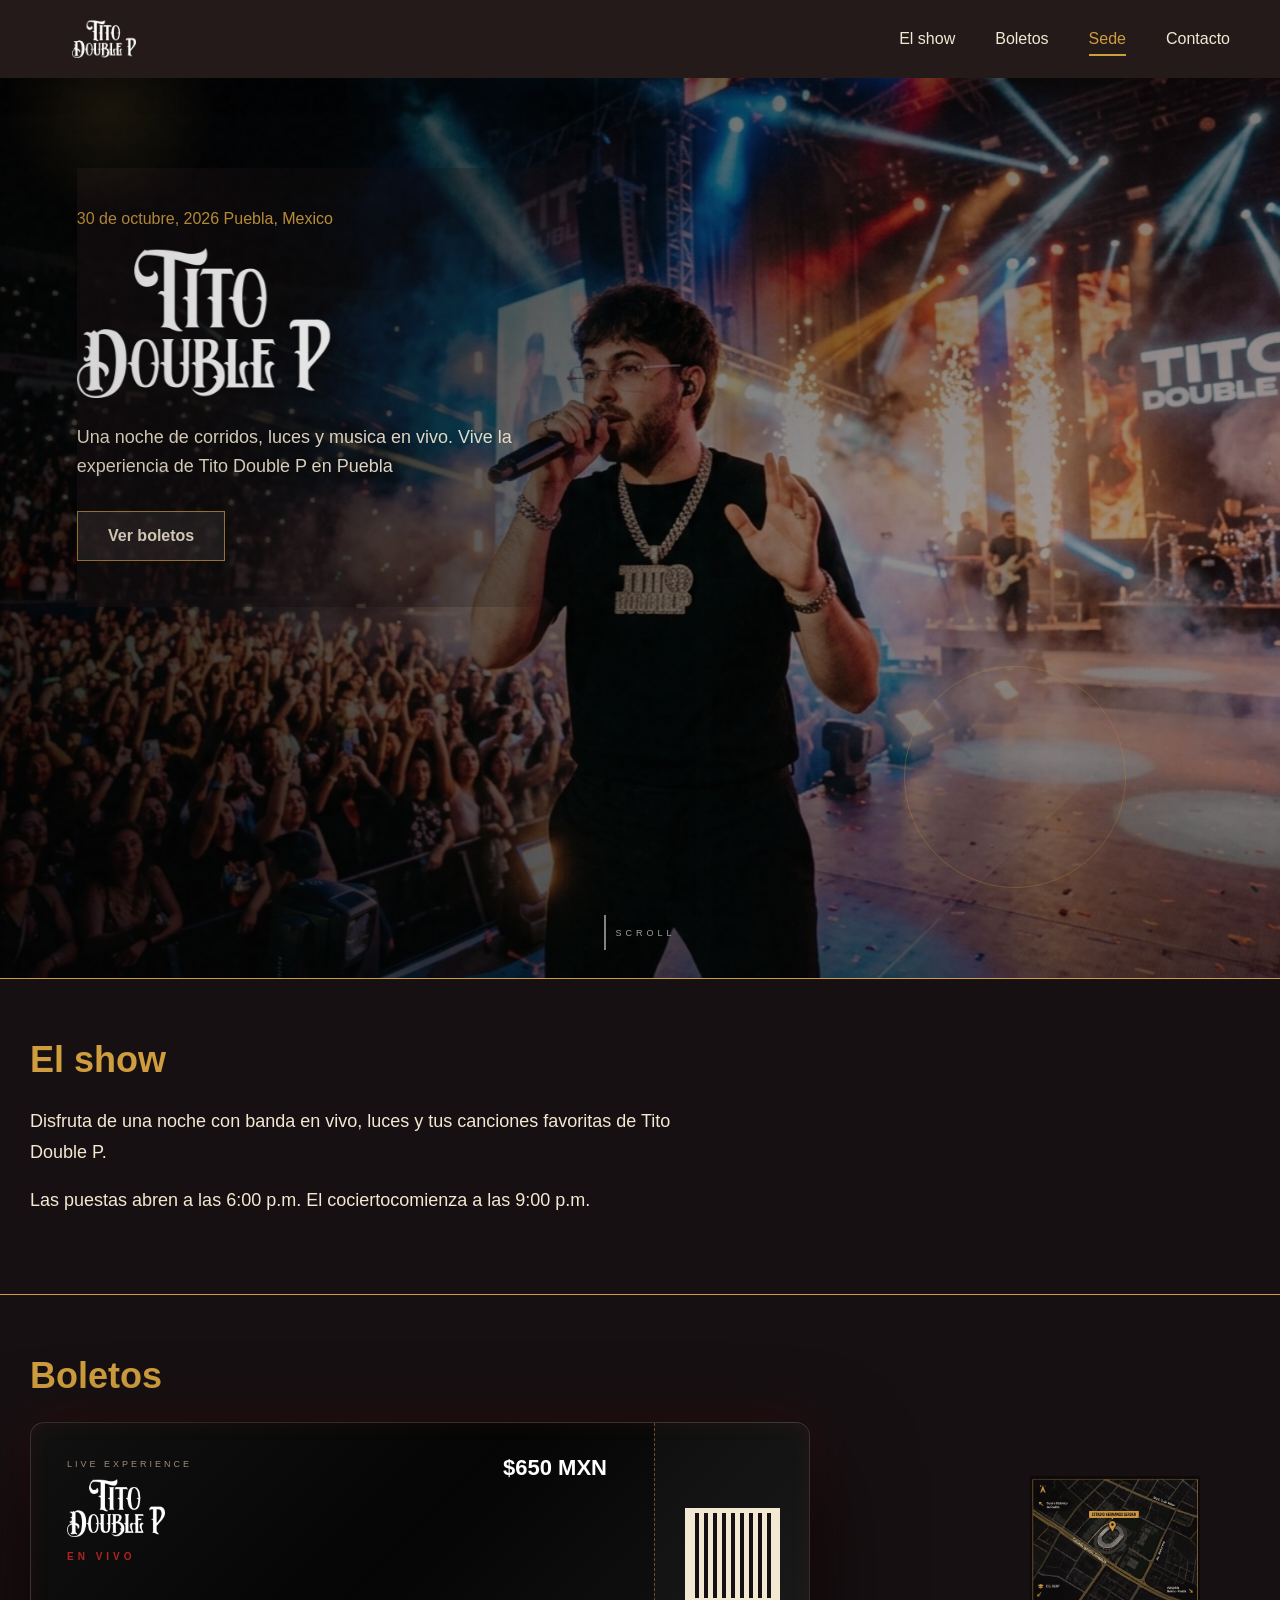
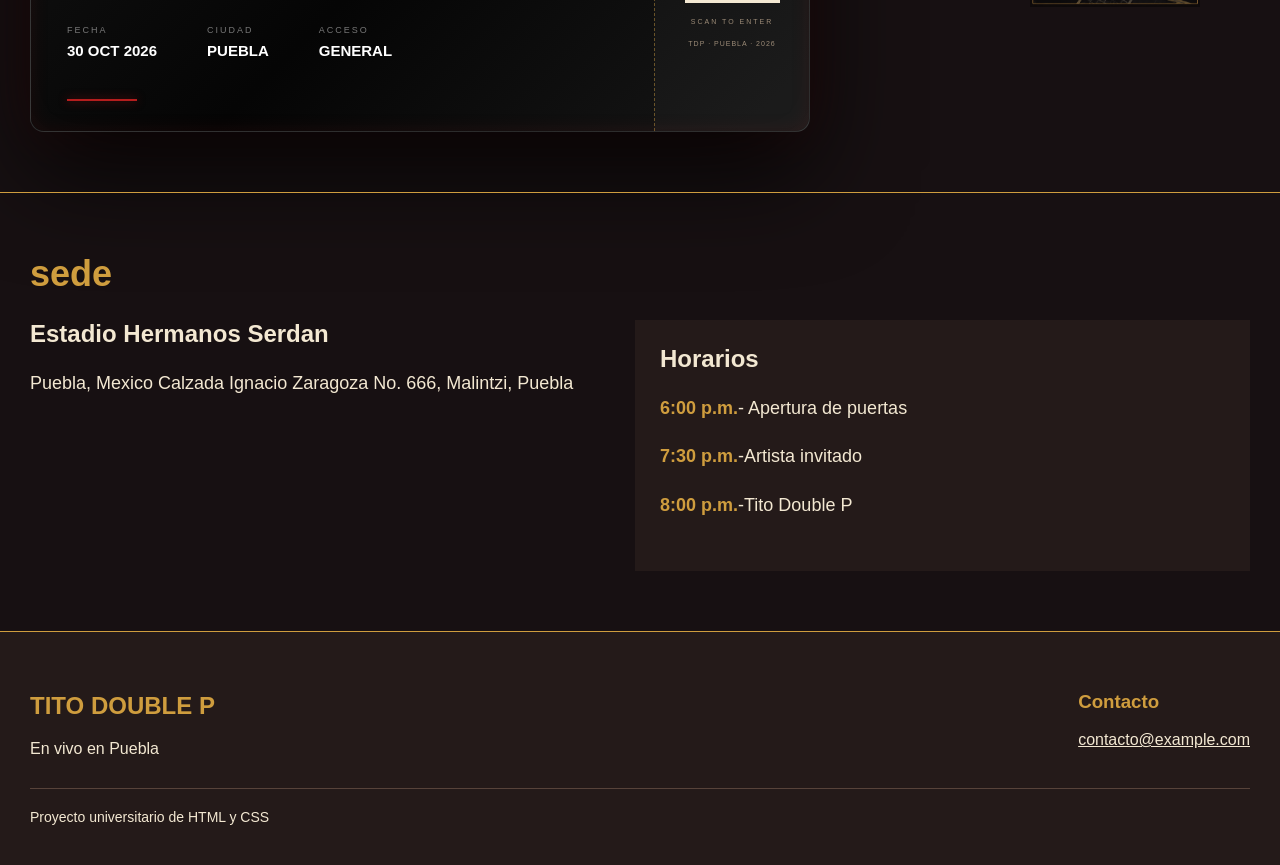
==== commit f5ffa950: "Update index.html" ====
--- a/index.html
+++ b/index.html
@@ -107,6 +107,9 @@
             <p>
               Puebla, Mexico Calzada Ignacio Zaragoza No. 666, Malintzi, Puebla
             </p>
+                    <a href="https://maps.app.goo.gl/ncZHpAGxDEuk8CCk9" title="MapaTito">
+    <img src="MapaCopia.png" alt="MapaTito" class="MapaTito">
+</a>
           </div>
           <div class="horarios">
             <h3>Horarios</h3>
@@ -115,9 +118,7 @@
             <p><strong>8:00 p.m.</strong>-Tito Double P</p>
           </div>
         </div>
-        <a href="https://maps.app.goo.gl/ncZHpAGxDEuk8CCk9" title="MapaTito">
-    <img src="MapaCopia.png" alt="MapaTito" class="MapaTito">
-</a>
+
       </section>
     </main>
     <footer id="contacto">
--- a/estilos.css
+++ b/estilos.css
@@ -1137,3 +1137,9 @@
   }
 }
 
+.MapaTito {
+  width: 30%;
+  height: auto;
+  margin-top: 20px;
+transform: translate(1000px, -560px);
+}
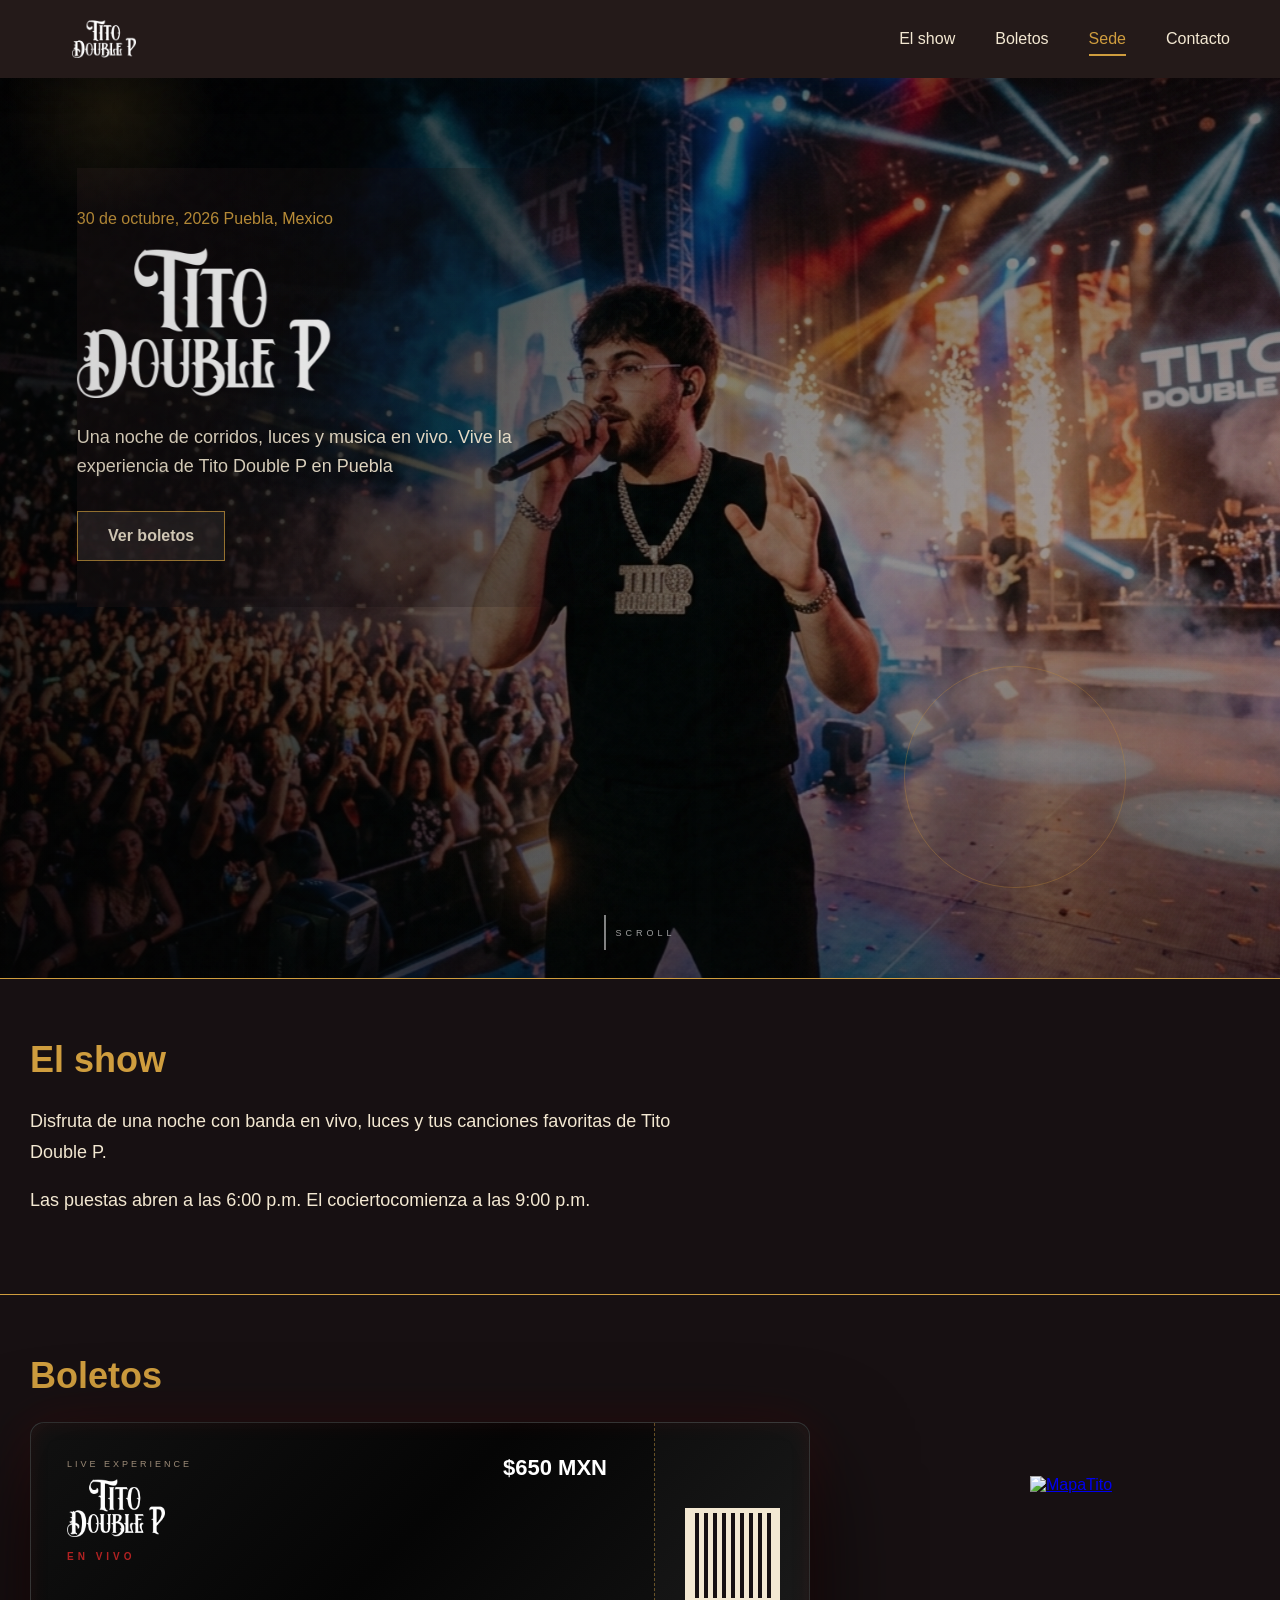
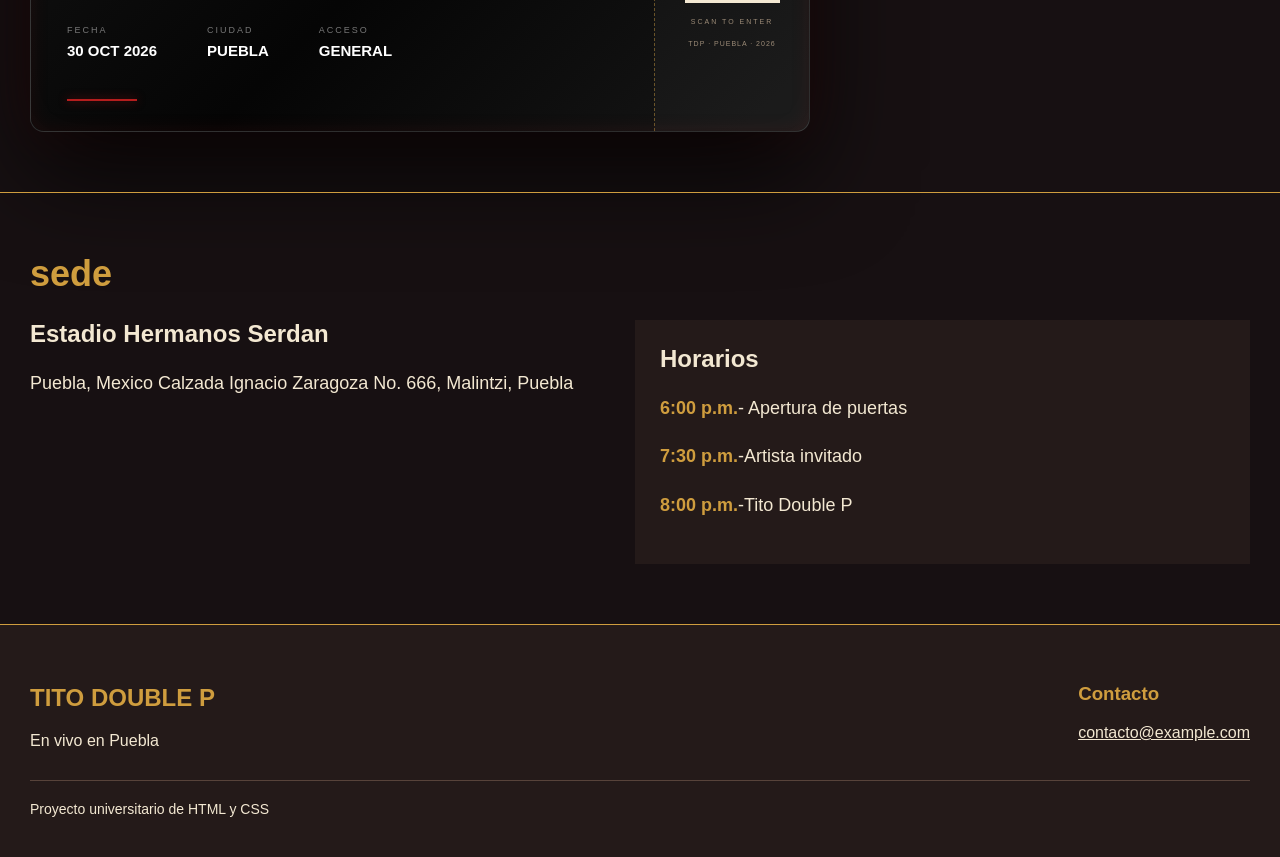
==== commit f3d622ac: "Update index.html" ====
--- a/index.html
+++ b/index.html
@@ -108,7 +108,7 @@
               Puebla, Mexico Calzada Ignacio Zaragoza No. 666, Malintzi, Puebla
             </p>
                     <a href="https://maps.app.goo.gl/ncZHpAGxDEuk8CCk9" title="MapaTito">
-    <img src="MapaCopia.png" alt="MapaTito" class="MapaTito">
+    <img src="MapaCpia.png" alt="MapaTito" class="MapaTito">
 </a>
           </div>
           <div class="horarios">
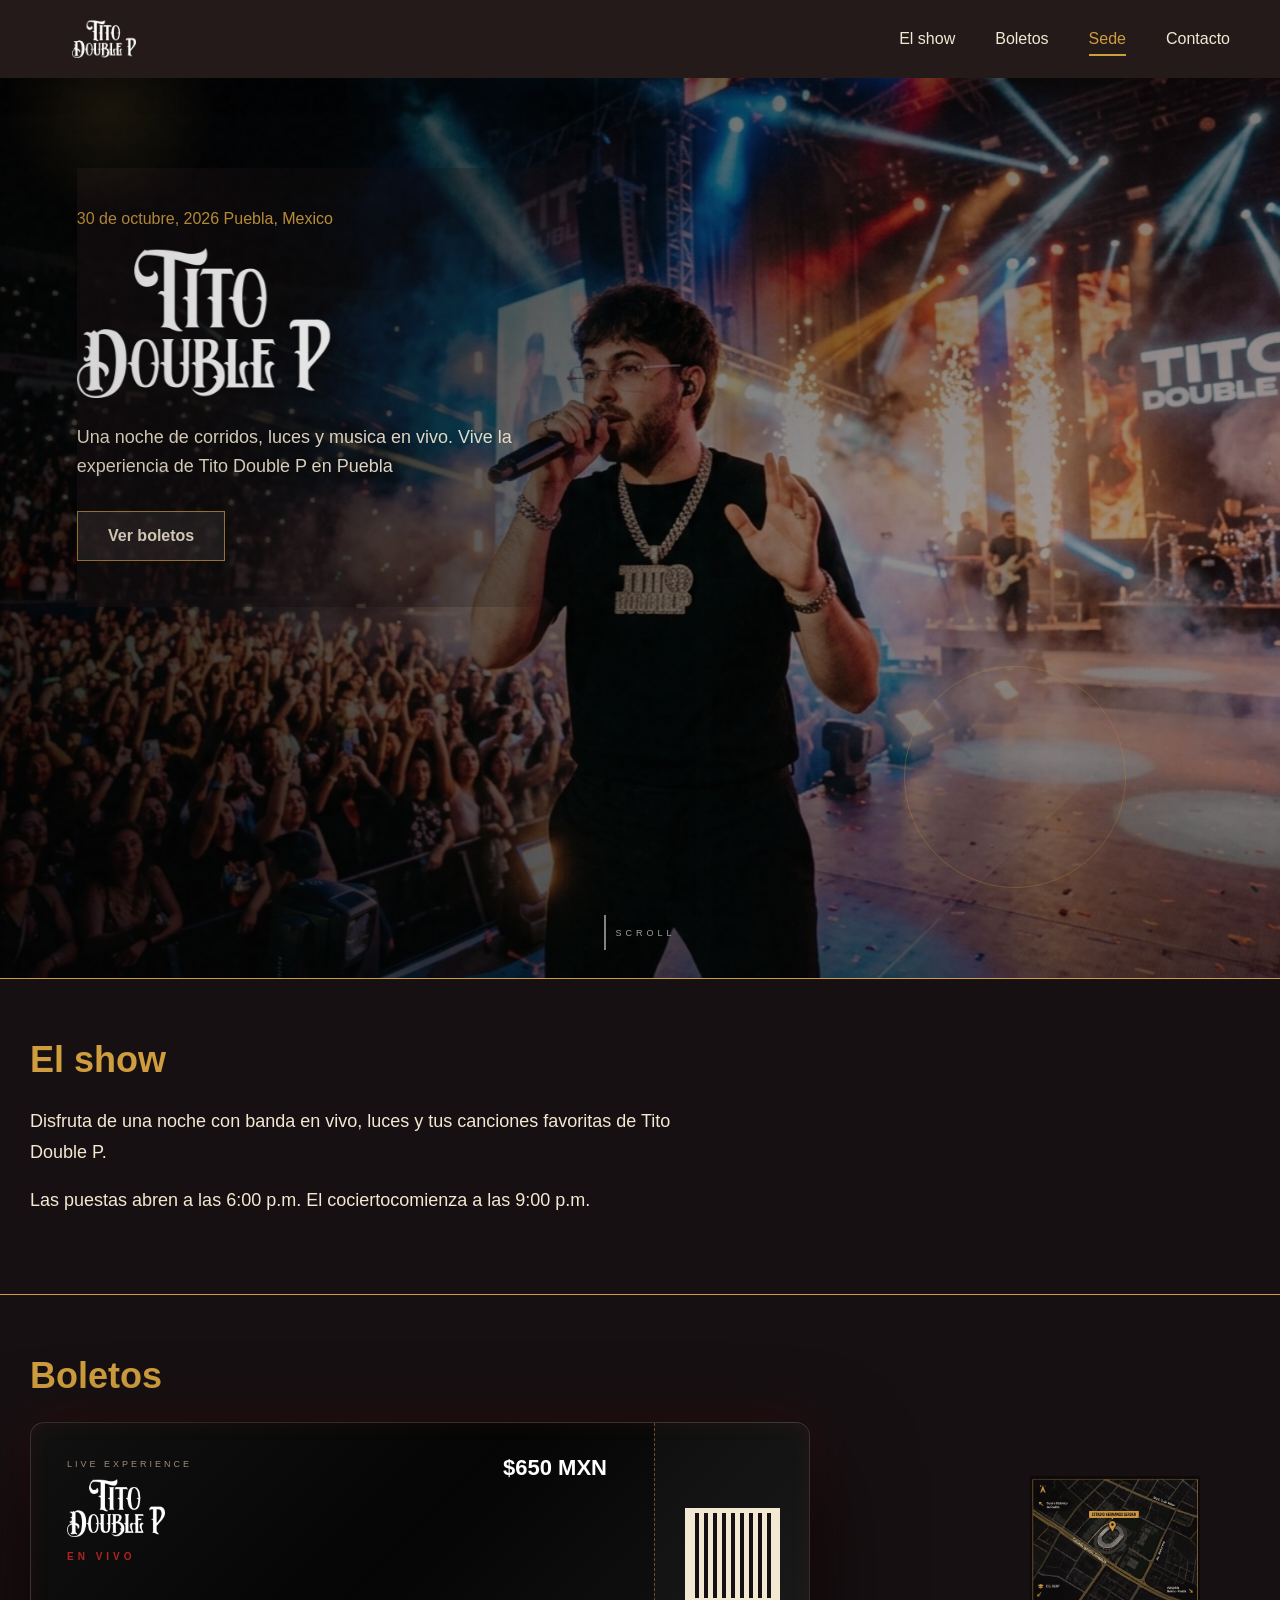
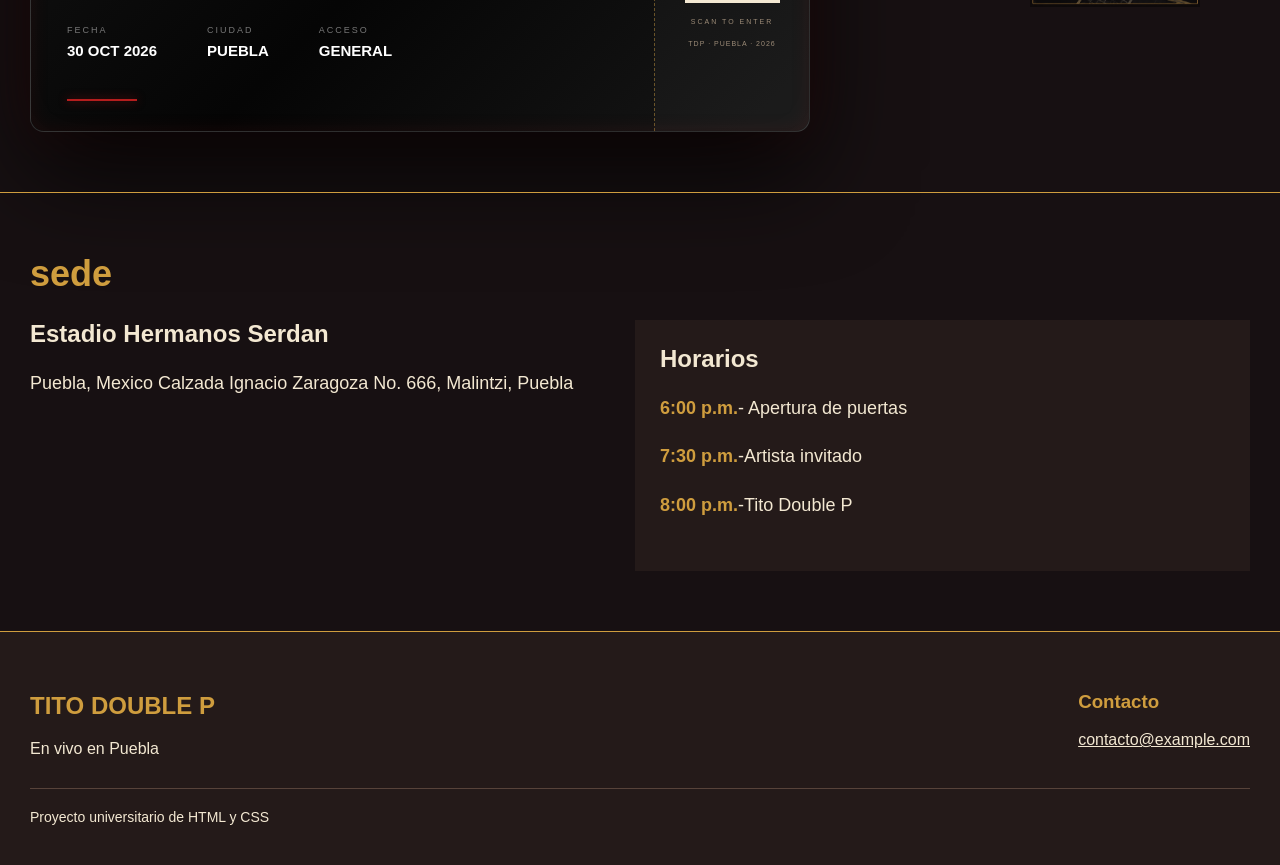
==== commit 9ca79fb0: "Update index.html" ====
--- a/index.html
+++ b/index.html
@@ -108,7 +108,7 @@
               Puebla, Mexico Calzada Ignacio Zaragoza No. 666, Malintzi, Puebla
             </p>
                     <a href="https://maps.app.goo.gl/ncZHpAGxDEuk8CCk9" title="MapaTito">
-    <img src="MapaCpia.png" alt="MapaTito" class="MapaTito">
+    <img src="MapaCopia.png" alt="MapaTito" class="MapaTito">
 </a>
           </div>
           <div class="horarios">
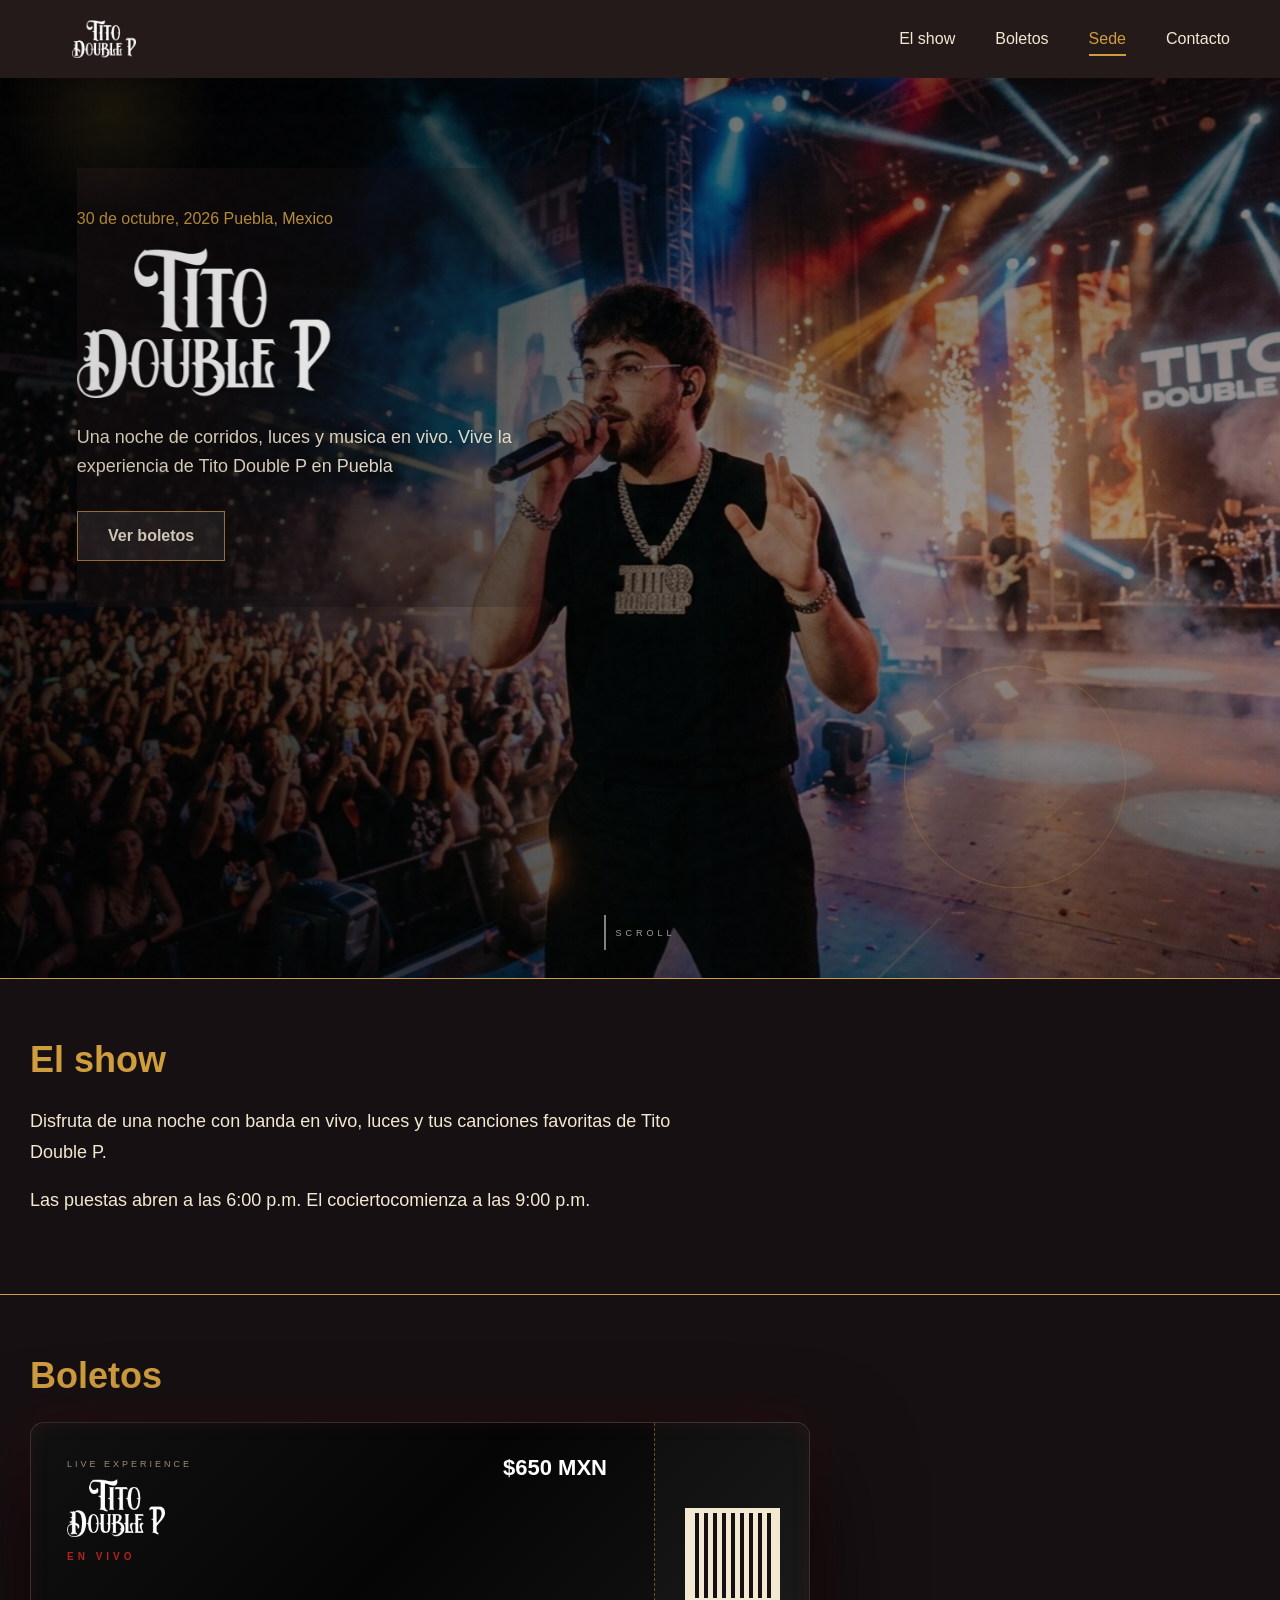
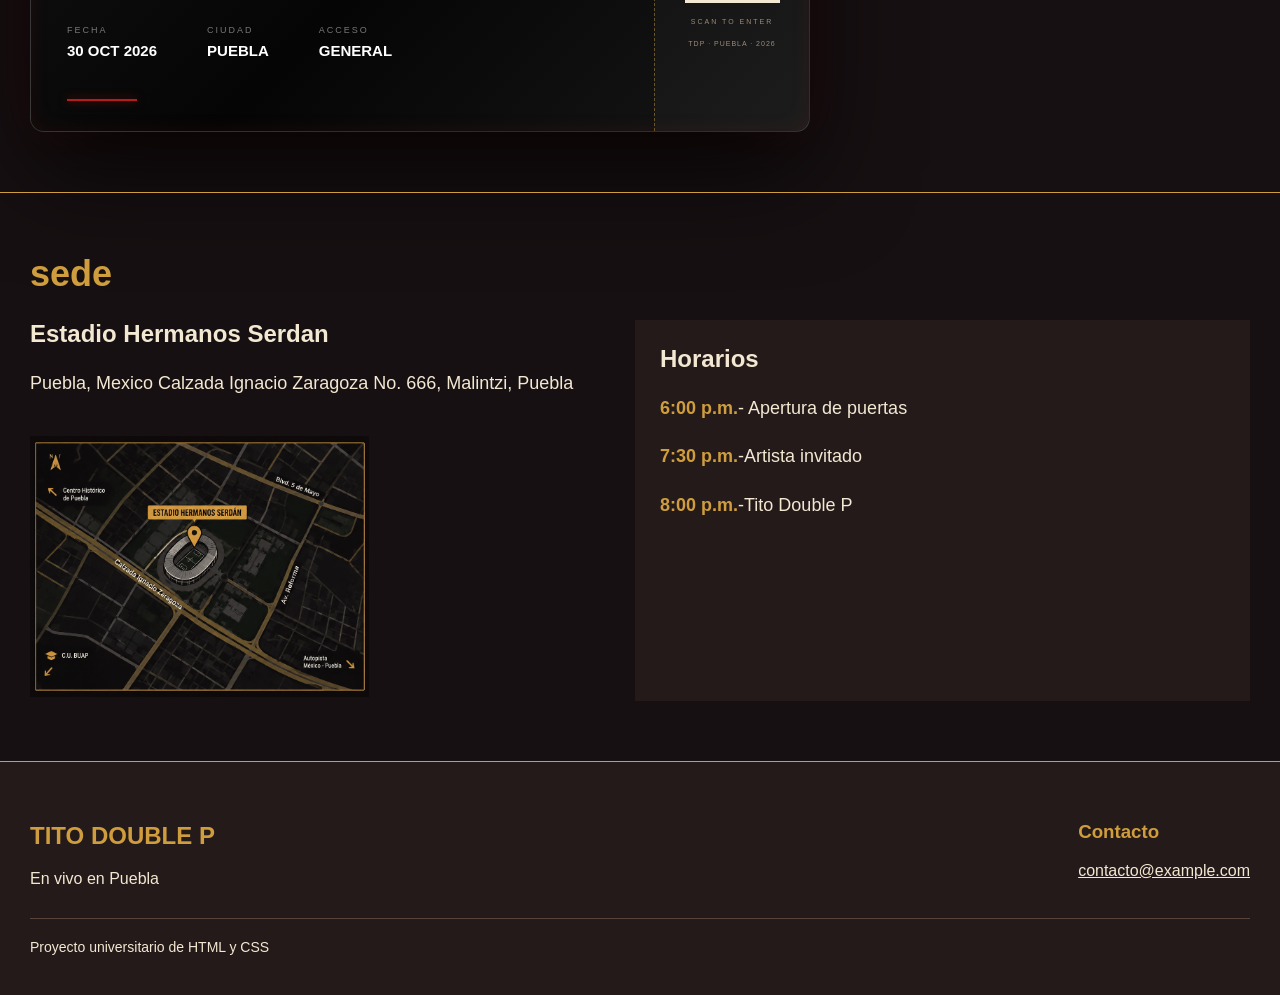
==== commit cbf28a46: "Update index.html" ====
--- a/index.html
+++ b/index.html
@@ -107,7 +107,7 @@
             <p>
               Puebla, Mexico Calzada Ignacio Zaragoza No. 666, Malintzi, Puebla
             </p>
-                    <a href="https://maps.app.goo.gl/ncZHpAGxDEuk8CCk9" title="MapaTito">
+                                  <a href="https://maps.app.goo.gl/ncZHpAGxDEuk8CCk9" title="MapaTito">
     <img src="MapaCopia.png" alt="MapaTito" class="MapaTito">
 </a>
           </div>
@@ -121,15 +121,18 @@
 
       </section>
     </main>
+
     <footer id="contacto">
       <div class="footer-contenido">
         <div>
+          
           <h2>TITO DOUBLE P</h2>
           <p>En vivo en Puebla</p>
         </div>
         <div>
           <h3>Contacto</h3>
           <a href="mailto: contacto@example.com">contacto@example.com</a>
+
         </div>
       </div>
       <p class="footer-nota">Proyecto universitario de HTML y CSS</p>
--- a/estilos.css
+++ b/estilos.css
@@ -1138,8 +1138,8 @@
 }
 
 .MapaTito {
-  width: 30%;
+  width: 60%;
   height: auto;
   margin-top: 20px;
-transform: translate(1000px, -560px);
-}
+/* transform: translate(900px, -610px); */
+}
